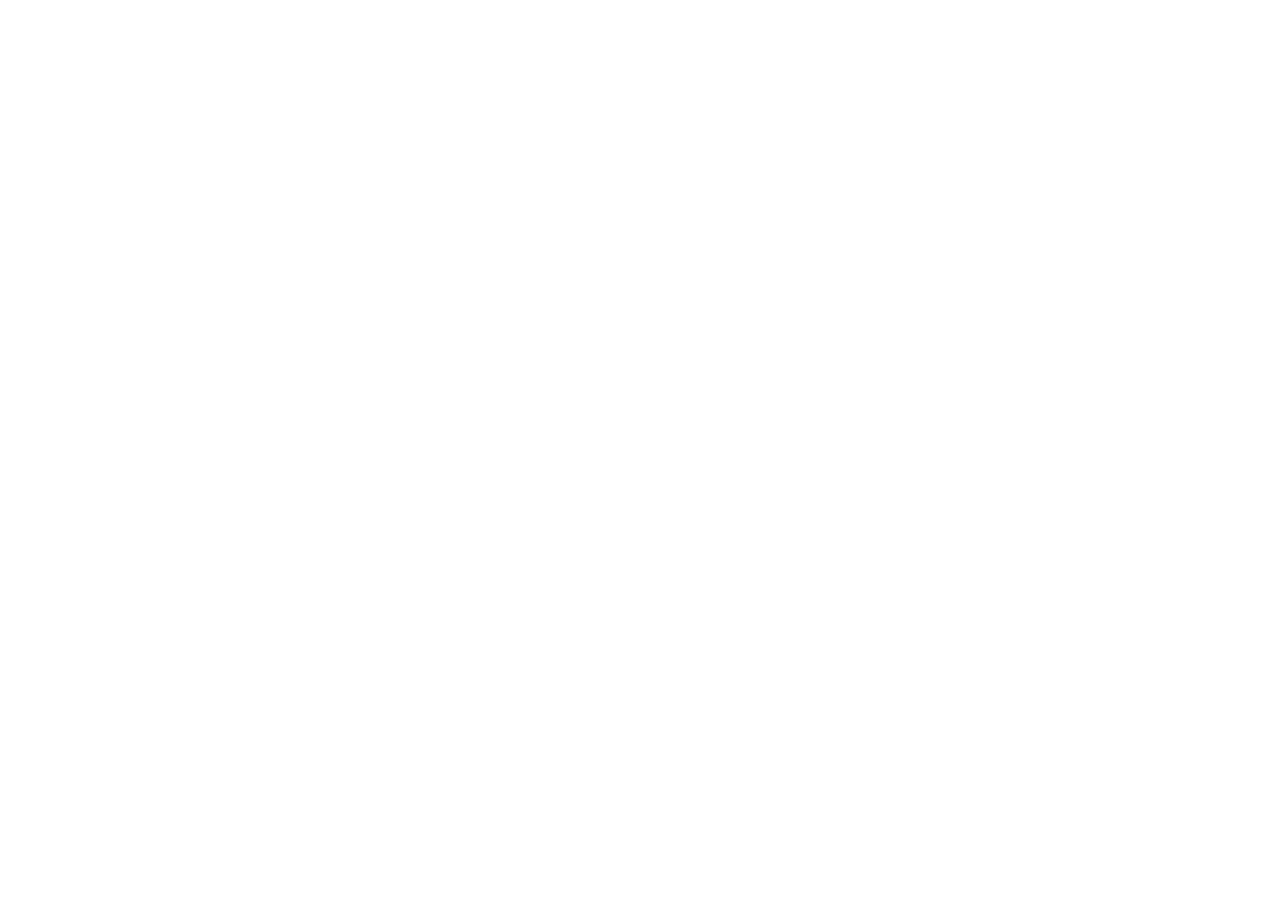
==== index.html @ 4e15d53b "更新了数据" ====
<!DOCTYPE html>
<html lang="en">
<head>
    <meta charset="UTF-8">
    <meta name="viewport" content="width=device-width, initial-scale=1.0">
    <title>Document</title>
</head>
<body>
    
</body>
</html>
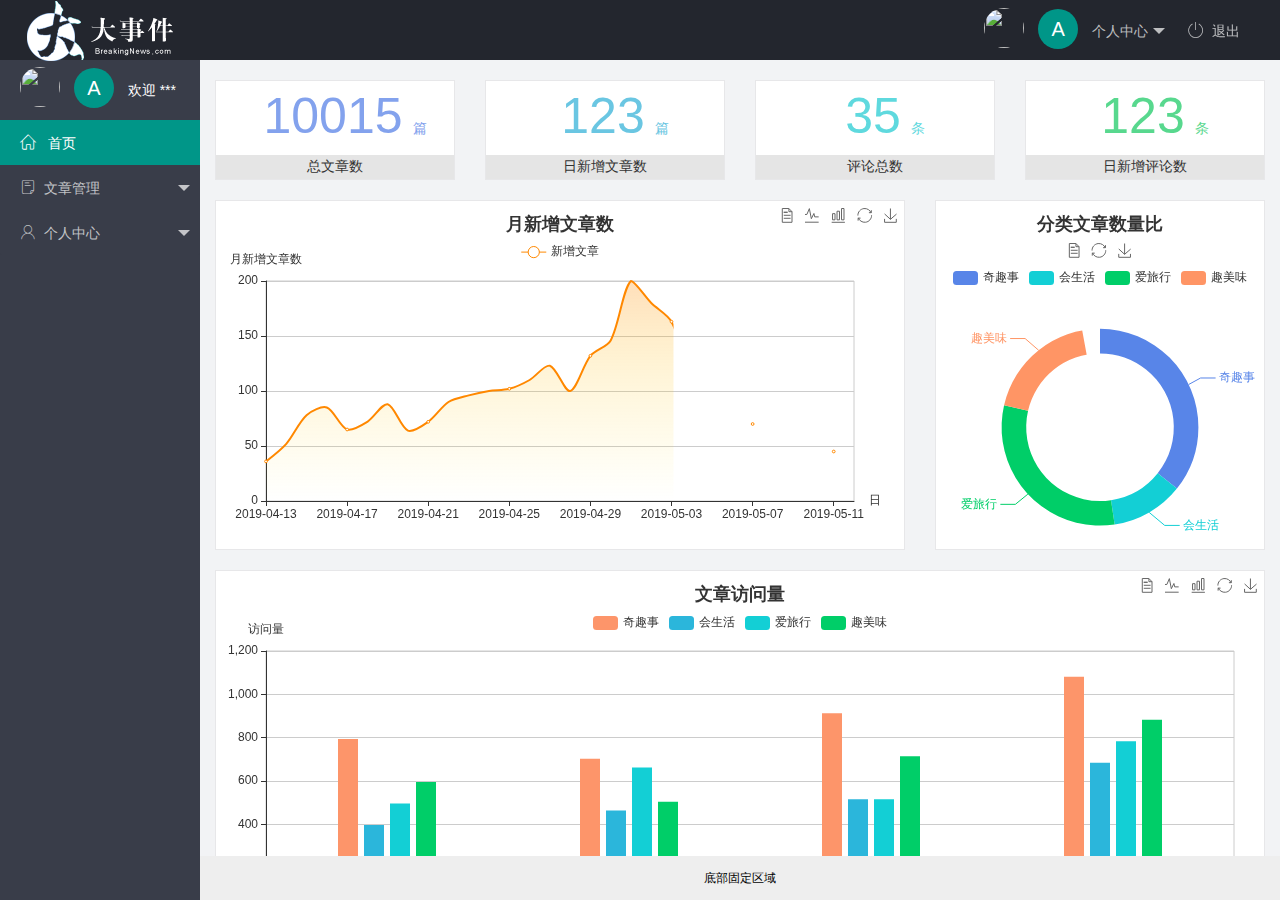
==== commit 9f1d9f56: "完成了主页功能的开发" ====
--- a/index.html
+++ b/index.html
@@ -4,8 +4,90 @@
     <meta charset="UTF-8">
     <meta name="viewport" content="width=device-width, initial-scale=1.0">
     <title>Document</title>
+    <!-- 导入layui样式表 -->
+    <link rel='stylesheet' href='./assets/lib/layui/css/layui.css' />
+    <!-- 导入第三方字体图标样式 -->
+    <link rel='stylesheet' href='./assets/fonts/iconfont.css' />
+    <!-- 导入自己的样式表 -->
+    <link rel='stylesheet' href='./assets/css/index.css' />
 </head>
 <body>
-    
-</body>
+    <div class="layui-layout layui-layout-admin">
+      <div class="layui-header">
+        <div class="layui-logo">
+            <img src='./assets/images/logo.png' />
+        </div>
+        <!-- 头部区域（可配合layui 已有的水平导航） -->
+        <ul class="layui-nav layui-layout-right">
+          <li class="layui-nav-item">
+            <a href="javascript:;">
+              <img src="//tva1.sinaimg.cn/crop.0.0.118.118.180/5db11ff4gw1e77d3nqrv8j203b03cweg.jpg" class="layui-nav-img">
+              <span class="useravatr">A</span>
+              个人中心
+            </a>
+            <dl class="layui-nav-child">
+              <dd><a href="">基本资料</a></dd>
+              <dd><a href="">更换头像</a></dd>
+              <dd><a href="">重置密码</a></dd>
+            </dl>
+          </li>
+          <li class="layui-nav-item">
+              <a href="javascript:;" id='btnLogOut'><span class="iconfont icon-tuichu"></span>退出</a>
+          </li>
+        </ul>
+      </div>
+      
+      <div class="layui-side layui-bg-black">
+        <div class="layui-side-scroll">
+            <div class="layui-nav-item userinfo">
+                <img src="//tva1.sinaimg.cn/crop.0.0.118.118.180/5db11ff4gw1e77d3nqrv8j203b03cweg.jpg" class="layui-nav-img">
+                <span class="useravatr">A</span>
+                <span id='greet'>欢迎 ***</span>
+            </div>
+          <!-- 左侧导航区域（可配合layui已有的垂直导航） -->
+          <ul class="layui-nav layui-nav-tree" lay-shrink='all'  lay-filter="test">
+            <li class="layui-nav-item layui-this"><a href="./home/dashboard.html" target='fm'>
+                <span class="iconfont icon-home"></span>
+                首页
+            </a></li>
+            <li class="layui-nav-item">
+              <a class="" href="javascript:;"><span class="iconfont icon-16"></span>文章管理</a>
+              <dl class="layui-nav-child">
+                <dd><a href="javascript:;"><i class="layui-icon layui-icon-list"></i> 文章类别</a></dd>
+                <dd><a href="javascript:;"><i class="layui-icon layui-icon-list"></i>文章列表</a></dd>
+                <dd><a href="javascript:;"><i class="layui-icon layui-icon-list"></i>发布文章</a></dd>
+              </dl>
+            </li>
+            <li class="layui-nav-item">
+              <a href="javascript:;"><span class="iconfont icon-user"></span>个人中心</a>
+              <dl class="layui-nav-child">
+                <dd><a href="javascript:;"><i class="layui-icon layui-icon-app"></i>基本资料</a></dd>
+                <dd><a href="javascript:;"><i class="layui-icon layui-icon-app"></i>更换头像</a></dd>
+                <dd><a href="javascript:;"><i class="layui-icon layui-icon-app"></i>重置密码</a></dd>
+              </dl>
+            </li>
+          </ul>
+        </div>
+      </div>
+      
+      <div class="layui-body">
+        <!-- 内容主体区域 -->
+        <iframe name="fm" src="./home/dashboard.html" frameborder="0"></iframe>
+      </div>
+      
+      <div class="layui-footer">
+        <!-- 底部固定区域 -->
+        底部固定区域
+      </div>
+    </div>
+
+    <!-- 导入layui.js -->
+    <script src='./assets/lib/layui/layui.all.js'></script>
+    <!-- 导入jQuery -->
+    <script src='./assets/lib/jquery.js'></script>
+    <!-- 导入自己封装的 baseAPI -->
+    <script src='./assets/js/baseAPI.js'></script>
+    <!-- 导入自己的js -->
+    <script src='./assets/js/index.js'></script>
+    </body>
 </html>--- a/assets/lib/layui/css/layui.css
+++ b/assets/lib/layui/css/layui.css
@@ -0,0 +1,2 @@
+/** layui-v2.5.5 MIT License By https://www.layui.com */
+ .layui-inline,img{display:inline-block;vertical-align:middle}h1,h2,h3,h4,h5,h6{font-weight:400}.layui-edge,.layui-header,.layui-inline,.layui-main{position:relative}.layui-body,.layui-edge,.layui-elip{overflow:hidden}.layui-btn,.layui-edge,.layui-inline,img{vertical-align:middle}.layui-btn,.layui-disabled,.layui-icon,.layui-unselect{-moz-user-select:none;-webkit-user-select:none;-ms-user-select:none}.layui-elip,.layui-form-checkbox span,.layui-form-pane .layui-form-label{text-overflow:ellipsis;white-space:nowrap}.layui-breadcrumb,.layui-tree-btnGroup{visibility:hidden}blockquote,body,button,dd,div,dl,dt,form,h1,h2,h3,h4,h5,h6,input,li,ol,p,pre,td,textarea,th,ul{margin:0;padding:0;-webkit-tap-highlight-color:rgba(0,0,0,0)}a:active,a:hover{outline:0}img{border:none}li{list-style:none}table{border-collapse:collapse;border-spacing:0}h4,h5,h6{font-size:100%}button,input,optgroup,option,select,textarea{font-family:inherit;font-size:inherit;font-style:inherit;font-weight:inherit;outline:0}pre{white-space:pre-wrap;white-space:-moz-pre-wrap;white-space:-pre-wrap;white-space:-o-pre-wrap;word-wrap:break-word}body{line-height:24px;font:14px Helvetica Neue,Helvetica,PingFang SC,Tahoma,Arial,sans-serif}hr{height:1px;margin:10px 0;border:0;clear:both}a{color:#333;text-decoration:none}a:hover{color:#777}a cite{font-style:normal;*cursor:pointer}.layui-border-box,.layui-border-box *{box-sizing:border-box}.layui-box,.layui-box *{box-sizing:content-box}.layui-clear{clear:both;*zoom:1}.layui-clear:after{content:'\20';clear:both;*zoom:1;display:block;height:0}.layui-inline{*display:inline;*zoom:1}.layui-edge{display:inline-block;width:0;height:0;border-width:6px;border-style:dashed;border-color:transparent}.layui-edge-top{top:-4px;border-bottom-color:#999;border-bottom-style:solid}.layui-edge-right{border-left-color:#999;border-left-style:solid}.layui-edge-bottom{top:2px;border-top-color:#999;border-top-style:solid}.layui-edge-left{border-right-color:#999;border-right-style:solid}.layui-disabled,.layui-disabled:hover{color:#d2d2d2!important;cursor:not-allowed!important}.layui-circle{border-radius:100%}.layui-show{display:block!important}.layui-hide{display:none!important}@font-face{font-family:layui-icon;src:url(../font/iconfont.eot?v=250);src:url(../font/iconfont.eot?v=250#iefix) format('embedded-opentype'),url(../font/iconfont.woff2?v=250) format('woff2'),url(../font/iconfont.woff?v=250) format('woff'),url(../font/iconfont.ttf?v=250) format('truetype'),url(../font/iconfont.svg?v=250#layui-icon) format('svg')}.layui-icon{font-family:layui-icon!important;font-size:16px;font-style:normal;-webkit-font-smoothing:antialiased;-moz-osx-font-smoothing:grayscale}.layui-icon-reply-fill:before{content:"\e611"}.layui-icon-set-fill:before{content:"\e614"}.layui-icon-menu-fill:before{content:"\e60f"}.layui-icon-search:before{content:"\e615"}.layui-icon-share:before{content:"\e641"}.layui-icon-set-sm:before{content:"\e620"}.layui-icon-engine:before{content:"\e628"}.layui-icon-close:before{content:"\1006"}.layui-icon-close-fill:before{content:"\1007"}.layui-icon-chart-screen:before{content:"\e629"}.layui-icon-star:before{content:"\e600"}.layui-icon-circle-dot:before{content:"\e617"}.layui-icon-chat:before{content:"\e606"}.layui-icon-release:before{content:"\e609"}.layui-icon-list:before{content:"\e60a"}.layui-icon-chart:before{content:"\e62c"}.layui-icon-ok-circle:before{content:"\1005"}.layui-icon-layim-theme:before{content:"\e61b"}.layui-icon-table:before{content:"\e62d"}.layui-icon-right:before{content:"\e602"}.layui-icon-left:before{content:"\e603"}.layui-icon-cart-simple:before{content:"\e698"}.layui-icon-face-cry:before{content:"\e69c"}.layui-icon-face-smile:before{content:"\e6af"}.layui-icon-survey:before{content:"\e6b2"}.layui-icon-tree:before{content:"\e62e"}.layui-icon-upload-circle:before{content:"\e62f"}.layui-icon-add-circle:before{content:"\e61f"}.layui-icon-download-circle:before{content:"\e601"}.layui-icon-templeate-1:before{content:"\e630"}.layui-icon-util:before{content:"\e631"}.layui-icon-face-surprised:before{content:"\e664"}.layui-icon-edit:before{content:"\e642"}.layui-icon-speaker:before{content:"\e645"}.layui-icon-down:before{content:"\e61a"}.layui-icon-file:before{content:"\e621"}.layui-icon-layouts:before{content:"\e632"}.layui-icon-rate-half:before{content:"\e6c9"}.layui-icon-add-circle-fine:before{content:"\e608"}.layui-icon-prev-circle:before{content:"\e633"}.layui-icon-read:before{content:"\e705"}.layui-icon-404:before{content:"\e61c"}.layui-icon-carousel:before{content:"\e634"}.layui-icon-help:before{content:"\e607"}.layui-icon-code-circle:before{content:"\e635"}.layui-icon-water:before{content:"\e636"}.layui-icon-username:before{content:"\e66f"}.layui-icon-find-fill:before{content:"\e670"}.layui-icon-about:before{content:"\e60b"}.layui-icon-location:before{content:"\e715"}.layui-icon-up:before{content:"\e619"}.layui-icon-pause:before{content:"\e651"}.layui-icon-date:before{content:"\e637"}.layui-icon-layim-uploadfile:before{content:"\e61d"}.layui-icon-delete:before{content:"\e640"}.layui-icon-play:before{content:"\e652"}.layui-icon-top:before{content:"\e604"}.layui-icon-friends:before{content:"\e612"}.layui-icon-refresh-3:before{content:"\e9aa"}.layui-icon-ok:before{content:"\e605"}.layui-icon-layer:before{content:"\e638"}.layui-icon-face-smile-fine:before{content:"\e60c"}.layui-icon-dollar:before{content:"\e659"}.layui-icon-group:before{content:"\e613"}.layui-icon-layim-download:before{content:"\e61e"}.layui-icon-picture-fine:before{content:"\e60d"}.layui-icon-link:before{content:"\e64c"}.layui-icon-diamond:before{content:"\e735"}.layui-icon-log:before{content:"\e60e"}.layui-icon-rate-solid:before{content:"\e67a"}.layui-icon-fonts-del:before{content:"\e64f"}.layui-icon-unlink:before{content:"\e64d"}.layui-icon-fonts-clear:before{content:"\e639"}.layui-icon-triangle-r:before{content:"\e623"}.layui-icon-circle:before{content:"\e63f"}.layui-icon-radio:before{content:"\e643"}.layui-icon-align-center:before{content:"\e647"}.layui-icon-align-right:before{content:"\e648"}.layui-icon-align-left:before{content:"\e649"}.layui-icon-loading-1:before{content:"\e63e"}.layui-icon-return:before{content:"\e65c"}.layui-icon-fonts-strong:before{content:"\e62b"}.layui-icon-upload:before{content:"\e67c"}.layui-icon-dialogue:before{content:"\e63a"}.layui-icon-video:before{content:"\e6ed"}.layui-icon-headset:before{content:"\e6fc"}.layui-icon-cellphone-fine:before{content:"\e63b"}.layui-icon-add-1:before{content:"\e654"}.layui-icon-face-smile-b:before{content:"\e650"}.layui-icon-fonts-html:before{content:"\e64b"}.layui-icon-form:before{content:"\e63c"}.layui-icon-cart:before{content:"\e657"}.layui-icon-camera-fill:before{content:"\e65d"}.layui-icon-tabs:before{content:"\e62a"}.layui-icon-fonts-code:before{content:"\e64e"}.layui-icon-fire:before{content:"\e756"}.layui-icon-set:before{content:"\e716"}.layui-icon-fonts-u:before{content:"\e646"}.layui-icon-triangle-d:before{content:"\e625"}.layui-icon-tips:before{content:"\e702"}.layui-icon-picture:before{content:"\e64a"}.layui-icon-more-vertical:before{content:"\e671"}.layui-icon-flag:before{content:"\e66c"}.layui-icon-loading:before{content:"\e63d"}.layui-icon-fonts-i:before{content:"\e644"}.layui-icon-refresh-1:before{content:"\e666"}.layui-icon-rmb:before{content:"\e65e"}.layui-icon-home:before{content:"\e68e"}.layui-icon-user:before{content:"\e770"}.layui-icon-notice:before{content:"\e667"}.layui-icon-login-weibo:before{content:"\e675"}.layui-icon-voice:before{content:"\e688"}.layui-icon-upload-drag:before{content:"\e681"}.layui-icon-login-qq:before{content:"\e676"}.layui-icon-snowflake:before{content:"\e6b1"}.layui-icon-file-b:before{content:"\e655"}.layui-icon-template:before{content:"\e663"}.layui-icon-auz:before{content:"\e672"}.layui-icon-console:before{content:"\e665"}.layui-icon-app:before{content:"\e653"}.layui-icon-prev:before{content:"\e65a"}.layui-icon-website:before{content:"\e7ae"}.layui-icon-next:before{content:"\e65b"}.layui-icon-component:before{content:"\e857"}.layui-icon-more:before{content:"\e65f"}.layui-icon-login-wechat:before{content:"\e677"}.layui-icon-shrink-right:before{content:"\e668"}.layui-icon-spread-left:before{content:"\e66b"}.layui-icon-camera:before{content:"\e660"}.layui-icon-note:before{content:"\e66e"}.layui-icon-refresh:before{content:"\e669"}.layui-icon-female:before{content:"\e661"}.layui-icon-male:before{content:"\e662"}.layui-icon-password:before{content:"\e673"}.layui-icon-senior:before{content:"\e674"}.layui-icon-theme:before{content:"\e66a"}.layui-icon-tread:before{content:"\e6c5"}.layui-icon-praise:before{content:"\e6c6"}.layui-icon-star-fill:before{content:"\e658"}.layui-icon-rate:before{content:"\e67b"}.layui-icon-template-1:before{content:"\e656"}.layui-icon-vercode:before{content:"\e679"}.layui-icon-cellphone:before{content:"\e678"}.layui-icon-screen-full:before{content:"\e622"}.layui-icon-screen-restore:before{content:"\e758"}.layui-icon-cols:before{content:"\e610"}.layui-icon-export:before{content:"\e67d"}.layui-icon-print:before{content:"\e66d"}.layui-icon-slider:before{content:"\e714"}.layui-icon-addition:before{content:"\e624"}.layui-icon-subtraction:before{content:"\e67e"}.layui-icon-service:before{content:"\e626"}.layui-icon-transfer:before{content:"\e691"}.layui-main{width:1140px;margin:0 auto}.layui-header{z-index:1000;height:60px}.layui-header a:hover{transition:all .5s;-webkit-transition:all .5s}.layui-side{position:fixed;left:0;top:0;bottom:0;z-index:999;width:200px;overflow-x:hidden}.layui-side-scroll{position:relative;width:220px;height:100%;overflow-x:hidden}.layui-body{position:absolute;left:200px;right:0;top:0;bottom:0;z-index:998;width:auto;overflow-y:auto;box-sizing:border-box}.layui-layout-body{overflow:hidden}.layui-layout-admin .layui-header{background-color:#23262E}.layui-layout-admin .layui-side{top:60px;width:200px;overflow-x:hidden}.layui-layout-admin .layui-body{position:fixed;top:60px;bottom:44px}.layui-layout-admin .layui-main{width:auto;margin:0 15px}.layui-layout-admin .layui-footer{position:fixed;left:200px;right:0;bottom:0;height:44px;line-height:44px;padding:0 15px;background-color:#eee}.layui-layout-admin .layui-logo{position:absolute;left:0;top:0;width:200px;height:100%;line-height:60px;text-align:center;color:#009688;font-size:16px}.layui-layout-admin .layui-header .layui-nav{background:0 0}.layui-layout-left{position:absolute!important;left:200px;top:0}.layui-layout-right{position:absolute!important;right:0;top:0}.layui-container{position:relative;margin:0 auto;padding:0 15px;box-sizing:border-box}.layui-fluid{position:relative;margin:0 auto;padding:0 15px}.layui-row:after,.layui-row:before{content:'';display:block;clear:both}.layui-col-lg1,.layui-col-lg10,.layui-col-lg11,.layui-col-lg12,.layui-col-lg2,.layui-col-lg3,.layui-col-lg4,.layui-col-lg5,.layui-col-lg6,.layui-col-lg7,.layui-col-lg8,.layui-col-lg9,.layui-col-md1,.layui-col-md10,.layui-col-md11,.layui-col-md12,.layui-col-md2,.layui-col-md3,.layui-col-md4,.layui-col-md5,.layui-col-md6,.layui-col-md7,.layui-col-md8,.layui-col-md9,.layui-col-sm1,.layui-col-sm10,.layui-col-sm11,.layui-col-sm12,.layui-col-sm2,.layui-col-sm3,.layui-col-sm4,.layui-col-sm5,.layui-col-sm6,.layui-col-sm7,.layui-col-sm8,.layui-col-sm9,.layui-col-xs1,.layui-col-xs10,.layui-col-xs11,.layui-col-xs12,.layui-col-xs2,.layui-col-xs3,.layui-col-xs4,.layui-col-xs5,.layui-col-xs6,.layui-col-xs7,.layui-col-xs8,.layui-col-xs9{position:relative;display:block;box-sizing:border-box}.layui-col-xs1,.layui-col-xs10,.layui-col-xs11,.layui-col-xs12,.layui-col-xs2,.layui-col-xs3,.layui-col-xs4,.layui-col-xs5,.layui-col-xs6,.layui-col-xs7,.layui-col-xs8,.layui-col-xs9{float:left}.layui-col-xs1{width:8.33333333%}.layui-col-xs2{width:16.66666667%}.layui-col-xs3{width:25%}.layui-col-xs4{width:33.33333333%}.layui-col-xs5{width:41.66666667%}.layui-col-xs6{width:50%}.layui-col-xs7{width:58.33333333%}.layui-col-xs8{width:66.66666667%}.layui-col-xs9{width:75%}.layui-col-xs10{width:83.33333333%}.layui-col-xs11{width:91.66666667%}.layui-col-xs12{width:100%}.layui-col-xs-offset1{margin-left:8.33333333%}.layui-col-xs-offset2{margin-left:16.66666667%}.layui-col-xs-offset3{margin-left:25%}.layui-col-xs-offset4{margin-left:33.33333333%}.layui-col-xs-offset5{margin-left:41.66666667%}.layui-col-xs-offset6{margin-left:50%}.layui-col-xs-offset7{margin-left:58.33333333%}.layui-col-xs-offset8{margin-left:66.66666667%}.layui-col-xs-offset9{margin-left:75%}.layui-col-xs-offset10{margin-left:83.33333333%}.layui-col-xs-offset11{margin-left:91.66666667%}.layui-col-xs-offset12{margin-left:100%}@media screen and (max-width:768px){.layui-hide-xs{display:none!important}.layui-show-xs-block{display:block!important}.layui-show-xs-inline{display:inline!important}.layui-show-xs-inline-block{display:inline-block!important}}@media screen and (min-width:768px){.layui-container{width:750px}.layui-hide-sm{display:none!important}.layui-show-sm-block{display:block!important}.layui-show-sm-inline{display:inline!important}.layui-show-sm-inline-block{display:inline-block!important}.layui-col-sm1,.layui-col-sm10,.layui-col-sm11,.layui-col-sm12,.layui-col-sm2,.layui-col-sm3,.layui-col-sm4,.layui-col-sm5,.layui-col-sm6,.layui-col-sm7,.layui-col-sm8,.layui-col-sm9{float:left}.layui-col-sm1{width:8.33333333%}.layui-col-sm2{width:16.66666667%}.layui-col-sm3{width:25%}.layui-col-sm4{width:33.33333333%}.layui-col-sm5{width:41.66666667%}.layui-col-sm6{width:50%}.layui-col-sm7{width:58.33333333%}.layui-col-sm8{width:66.66666667%}.layui-col-sm9{width:75%}.layui-col-sm10{width:83.33333333%}.layui-col-sm11{width:91.66666667%}.layui-col-sm12{width:100%}.layui-col-sm-offset1{margin-left:8.33333333%}.layui-col-sm-offset2{margin-left:16.66666667%}.layui-col-sm-offset3{margin-left:25%}.layui-col-sm-offset4{margin-left:33.33333333%}.layui-col-sm-offset5{margin-left:41.66666667%}.layui-col-sm-offset6{margin-left:50%}.layui-col-sm-offset7{margin-left:58.33333333%}.layui-col-sm-offset8{margin-left:66.66666667%}.layui-col-sm-offset9{margin-left:75%}.layui-col-sm-offset10{margin-left:83.33333333%}.layui-col-sm-offset11{margin-left:91.66666667%}.layui-col-sm-offset12{margin-left:100%}}@media screen and (min-width:992px){.layui-container{width:970px}.layui-hide-md{display:none!important}.layui-show-md-block{display:block!important}.layui-show-md-inline{display:inline!important}.layui-show-md-inline-block{display:inline-block!important}.layui-col-md1,.layui-col-md10,.layui-col-md11,.layui-col-md12,.layui-col-md2,.layui-col-md3,.layui-col-md4,.layui-col-md5,.layui-col-md6,.layui-col-md7,.layui-col-md8,.layui-col-md9{float:left}.layui-col-md1{width:8.33333333%}.layui-col-md2{width:16.66666667%}.layui-col-md3{width:25%}.layui-col-md4{width:33.33333333%}.layui-col-md5{width:41.66666667%}.layui-col-md6{width:50%}.layui-col-md7{width:58.33333333%}.layui-col-md8{width:66.66666667%}.layui-col-md9{width:75%}.layui-col-md10{width:83.33333333%}.layui-col-md11{width:91.66666667%}.layui-col-md12{width:100%}.layui-col-md-offset1{margin-left:8.33333333%}.layui-col-md-offset2{margin-left:16.66666667%}.layui-col-md-offset3{margin-left:25%}.layui-col-md-offset4{margin-left:33.33333333%}.layui-col-md-offset5{margin-left:41.66666667%}.layui-col-md-offset6{margin-left:50%}.layui-col-md-offset7{margin-left:58.33333333%}.layui-col-md-offset8{margin-left:66.66666667%}.layui-col-md-offset9{margin-left:75%}.layui-col-md-offset10{margin-left:83.33333333%}.layui-col-md-offset11{margin-left:91.66666667%}.layui-col-md-offset12{margin-left:100%}}@media screen and (min-width:1200px){.layui-container{width:1170px}.layui-hide-lg{display:none!important}.layui-show-lg-block{display:block!important}.layui-show-lg-inline{display:inline!important}.layui-show-lg-inline-block{display:inline-block!important}.layui-col-lg1,.layui-col-lg10,.layui-col-lg11,.layui-col-lg12,.layui-col-lg2,.layui-col-lg3,.layui-col-lg4,.layui-col-lg5,.layui-col-lg6,.layui-col-lg7,.layui-col-lg8,.layui-col-lg9{float:left}.layui-col-lg1{width:8.33333333%}.layui-col-lg2{width:16.66666667%}.layui-col-lg3{width:25%}.layui-col-lg4{width:33.33333333%}.layui-col-lg5{width:41.66666667%}.layui-col-lg6{width:50%}.layui-col-lg7{width:58.33333333%}.layui-col-lg8{width:66.66666667%}.layui-col-lg9{width:75%}.layui-col-lg10{width:83.33333333%}.layui-col-lg11{width:91.66666667%}.layui-col-lg12{width:100%}.layui-col-lg-offset1{margin-left:8.33333333%}.layui-col-lg-offset2{margin-left:16.66666667%}.layui-col-lg-offset3{margin-left:25%}.layui-col-lg-offset4{margin-left:33.33333333%}.layui-col-lg-offset5{margin-left:41.66666667%}.layui-col-lg-offset6{margin-left:50%}.layui-col-lg-offset7{margin-left:58.33333333%}.layui-col-lg-offset8{margin-left:66.66666667%}.layui-col-lg-offset9{margin-left:75%}.layui-col-lg-offset10{margin-left:83.33333333%}.layui-col-lg-offset11{margin-left:91.66666667%}.layui-col-lg-offset12{margin-left:100%}}.layui-col-space1{margin:-.5px}.layui-col-space1>*{padding:.5px}.layui-col-space3{margin:-1.5px}.layui-col-space3>*{padding:1.5px}.layui-col-space5{margin:-2.5px}.layui-col-space5>*{padding:2.5px}.layui-col-space8{margin:-3.5px}.layui-col-space8>*{padding:3.5px}.layui-col-space10{margin:-5px}.layui-col-space10>*{padding:5px}.layui-col-space12{margin:-6px}.layui-col-space12>*{padding:6px}.layui-col-space15{margin:-7.5px}.layui-col-space15>*{padding:7.5px}.layui-col-space18{margin:-9px}.layui-col-space18>*{padding:9px}.layui-col-space20{margin:-10px}.layui-col-space20>*{padding:10px}.layui-col-space22{margin:-11px}.layui-col-space22>*{padding:11px}.layui-col-space25{margin:-12.5px}.layui-col-space25>*{padding:12.5px}.layui-col-space30{margin:-15px}.layui-col-space30>*{padding:15px}.layui-btn,.layui-input,.layui-select,.layui-textarea,.layui-upload-button{outline:0;-webkit-appearance:none;transition:all .3s;-webkit-transition:all .3s;box-sizing:border-box}.layui-elem-quote{margin-bottom:10px;padding:15px;line-height:22px;border-left:5px solid #009688;border-radius:0 2px 2px 0;background-color:#f2f2f2}.layui-quote-nm{border-style:solid;border-width:1px 1px 1px 5px;background:0 0}.layui-elem-field{margin-bottom:10px;padding:0;border-width:1px;border-style:solid}.layui-elem-field legend{margin-left:20px;padding:0 10px;font-size:20px;font-weight:300}.layui-field-title{margin:10px 0 20px;border-width:1px 0 0}.layui-field-box{padding:10px 15px}.layui-field-title .layui-field-box{padding:10px 0}.layui-progress{position:relative;height:6px;border-radius:20px;background-color:#e2e2e2}.layui-progress-bar{position:absolute;left:0;top:0;width:0;max-width:100%;height:6px;border-radius:20px;text-align:right;background-color:#5FB878;transition:all .3s;-webkit-transition:all .3s}.layui-progress-big,.layui-progress-big .layui-progress-bar{height:18px;line-height:18px}.layui-progress-text{position:relative;top:-20px;line-height:18px;font-size:12px;color:#666}.layui-progress-big .layui-progress-text{position:static;padding:0 10px;color:#fff}.layui-collapse{border-width:1px;border-style:solid;border-radius:2px}.layui-colla-content,.layui-colla-item{border-top-width:1px;border-top-style:solid}.layui-colla-item:first-child{border-top:none}.layui-colla-title{position:relative;height:42px;line-height:42px;padding:0 15px 0 35px;color:#333;background-color:#f2f2f2;cursor:pointer;font-size:14px;overflow:hidden}.layui-colla-content{display:none;padding:10px 15px;line-height:22px;color:#666}.layui-colla-icon{position:absolute;left:15px;top:0;font-size:14px}.layui-card{margin-bottom:15px;border-radius:2px;background-color:#fff;box-shadow:0 1px 2px 0 rgba(0,0,0,.05)}.layui-card:last-child{margin-bottom:0}.layui-card-header{position:relative;height:42px;line-height:42px;padding:0 15px;border-bottom:1px solid #f6f6f6;color:#333;border-radius:2px 2px 0 0;font-size:14px}.layui-bg-black,.layui-bg-blue,.layui-bg-cyan,.layui-bg-green,.layui-bg-orange,.layui-bg-red{color:#fff!important}.layui-card-body{position:relative;padding:10px 15px;line-height:24px}.layui-card-body[pad15]{padding:15px}.layui-card-body[pad20]{padding:20px}.layui-card-body .layui-table{margin:5px 0}.layui-card .layui-tab{margin:0}.layui-panel-window{position:relative;padding:15px;border-radius:0;border-top:5px solid #E6E6E6;background-color:#fff}.layui-auxiliar-moving{position:fixed;left:0;right:0;top:0;bottom:0;width:100%;height:100%;background:0 0;z-index:9999999999}.layui-form-label,.layui-form-mid,.layui-form-select,.layui-input-block,.layui-input-inline,.layui-textarea{position:relative}.layui-bg-red{background-color:#FF5722!important}.layui-bg-orange{background-color:#FFB800!important}.layui-bg-green{background-color:#009688!important}.layui-bg-cyan{background-color:#2F4056!important}.layui-bg-blue{background-color:#1E9FFF!important}.layui-bg-black{background-color:#393D49!important}.layui-bg-gray{background-color:#eee!important;color:#666!important}.layui-badge-rim,.layui-colla-content,.layui-colla-item,.layui-collapse,.layui-elem-field,.layui-form-pane .layui-form-item[pane],.layui-form-pane .layui-form-label,.layui-input,.layui-layedit,.layui-layedit-tool,.layui-quote-nm,.layui-select,.layui-tab-bar,.layui-tab-card,.layui-tab-title,.layui-tab-title .layui-this:after,.layui-textarea{border-color:#e6e6e6}.layui-timeline-item:before,hr{background-color:#e6e6e6}.layui-text{line-height:22px;font-size:14px;color:#666}.layui-text h1,.layui-text h2,.layui-text h3{font-weight:500;color:#333}.layui-text h1{font-size:30px}.layui-text h2{font-size:24px}.layui-text h3{font-size:18px}.layui-text a:not(.layui-btn){color:#01AAED}.layui-text a:not(.layui-btn):hover{text-decoration:underline}.layui-text ul{padding:5px 0 5px 15px}.layui-text ul li{margin-top:5px;list-style-type:disc}.layui-text em,.layui-word-aux{color:#999!important;padding:0 5px!important}.layui-btn{display:inline-block;height:38px;line-height:38px;padding:0 18px;background-color:#009688;color:#fff;white-space:nowrap;text-align:center;font-size:14px;border:none;border-radius:2px;cursor:pointer}.layui-btn:hover{opacity:.8;filter:alpha(opacity=80);color:#fff}.layui-btn:active{opacity:1;filter:alpha(opacity=100)}.layui-btn+.layui-btn{margin-left:10px}.layui-btn-container{font-size:0}.layui-btn-container .layui-btn{margin-right:10px;margin-bottom:10px}.layui-btn-container .layui-btn+.layui-btn{margin-left:0}.layui-table .layui-btn-container .layui-btn{margin-bottom:9px}.layui-btn-radius{border-radius:100px}.layui-btn .layui-icon{margin-right:3px;font-size:18px;vertical-align:bottom;vertical-align:middle\9}.layui-btn-primary{border:1px solid #C9C9C9;background-color:#fff;color:#555}.layui-btn-primary:hover{border-color:#009688;color:#333}.layui-btn-normal{background-color:#1E9FFF}.layui-btn-warm{background-color:#FFB800}.layui-btn-danger{background-color:#FF5722}.layui-btn-checked{background-color:#5FB878}.layui-btn-disabled,.layui-btn-disabled:active,.layui-btn-disabled:hover{border:1px solid #e6e6e6;background-color:#FBFBFB;color:#C9C9C9;cursor:not-allowed;opacity:1}.layui-btn-lg{height:44px;line-height:44px;padding:0 25px;font-size:16px}.layui-btn-sm{height:30px;line-height:30px;padding:0 10px;font-size:12px}.layui-btn-sm i{font-size:16px!important}.layui-btn-xs{height:22px;line-height:22px;padding:0 5px;font-size:12px}.layui-btn-xs i{font-size:14px!important}.layui-btn-group{display:inline-block;vertical-align:middle;font-size:0}.layui-btn-group .layui-btn{margin-left:0!important;margin-right:0!important;border-left:1px solid rgba(255,255,255,.5);border-radius:0}.layui-btn-group .layui-btn-primary{border-left:none}.layui-btn-group .layui-btn-primary:hover{border-color:#C9C9C9;color:#009688}.layui-btn-group .layui-btn:first-child{border-left:none;border-radius:2px 0 0 2px}.layui-btn-group .layui-btn-primary:first-child{border-left:1px solid #c9c9c9}.layui-btn-group .layui-btn:last-child{border-radius:0 2px 2px 0}.layui-btn-group .layui-btn+.layui-btn{margin-left:0}.layui-btn-group+.layui-btn-group{margin-left:10px}.layui-btn-fluid{width:100%}.layui-input,.layui-select,.layui-textarea{height:38px;line-height:1.3;line-height:38px\9;border-width:1px;border-style:solid;background-color:#fff;border-radius:2px}.layui-input::-webkit-input-placeholder,.layui-select::-webkit-input-placeholder,.layui-textarea::-webkit-input-placeholder{line-height:1.3}.layui-input,.layui-textarea{display:block;width:100%;padding-left:10px}.layui-input:hover,.layui-textarea:hover{border-color:#D2D2D2!important}.layui-input:focus,.layui-textarea:focus{border-color:#C9C9C9!important}.layui-textarea{min-height:100px;height:auto;line-height:20px;padding:6px 10px;resize:vertical}.layui-select{padding:0 10px}.layui-form input[type=checkbox],.layui-form input[type=radio],.layui-form select{display:none}.layui-form [lay-ignore]{display:initial}.layui-form-item{margin-bottom:15px;clear:both;*zoom:1}.layui-form-item:after{content:'\20';clear:both;*zoom:1;display:block;height:0}.layui-form-label{float:left;display:block;padding:9px 15px;width:80px;font-weight:400;line-height:20px;text-align:right}.layui-form-label-col{display:block;float:none;padding:9px 0;line-height:20px;text-align:left}.layui-form-item .layui-inline{margin-bottom:5px;margin-right:10px}.layui-input-block{margin-left:110px;min-height:36px}.layui-input-inline{display:inline-block;vertical-align:middle}.layui-form-item .layui-input-inline{float:left;width:190px;margin-right:10px}.layui-form-text .layui-input-inline{width:auto}.layui-form-mid{float:left;display:block;padding:9px 0!important;line-height:20px;margin-right:10px}.layui-form-danger+.layui-form-select .layui-input,.layui-form-danger:focus{border-color:#FF5722!important}.layui-form-select .layui-input{padding-right:30px;cursor:pointer}.layui-form-select .layui-edge{position:absolute;right:10px;top:50%;margin-top:-3px;cursor:pointer;border-width:6px;border-top-color:#c2c2c2;border-top-style:solid;transition:all .3s;-webkit-transition:all .3s}.layui-form-select dl{display:none;position:absolute;left:0;top:42px;padding:5px 0;z-index:899;min-width:100%;border:1px solid #d2d2d2;max-height:300px;overflow-y:auto;background-color:#fff;border-radius:2px;box-shadow:0 2px 4px rgba(0,0,0,.12);box-sizing:border-box}.layui-form-select dl dd,.layui-form-select dl dt{padding:0 10px;line-height:36px;white-space:nowrap;overflow:hidden;text-overflow:ellipsis}.layui-form-select dl dt{font-size:12px;color:#999}.layui-form-select dl dd{cursor:pointer}.layui-form-select dl dd:hover{background-color:#f2f2f2;-webkit-transition:.5s all;transition:.5s all}.layui-form-select .layui-select-group dd{padding-left:20px}.layui-form-select dl dd.layui-select-tips{padding-left:10px!important;color:#999}.layui-form-select dl dd.layui-this{background-color:#5FB878;color:#fff}.layui-form-checkbox,.layui-form-select dl dd.layui-disabled{background-color:#fff}.layui-form-selected dl{display:block}.layui-form-checkbox,.layui-form-checkbox *,.layui-form-switch{display:inline-block;vertical-align:middle}.layui-form-selected .layui-edge{margin-top:-9px;-webkit-transform:rotate(180deg);transform:rotate(180deg);margin-top:-3px\9}:root .layui-form-selected .layui-edge{margin-top:-9px\0/IE9}.layui-form-selectup dl{top:auto;bottom:42px}.layui-select-none{margin:5px 0;text-align:center;color:#999}.layui-select-disabled .layui-disabled{border-color:#eee!important}.layui-select-disabled .layui-edge{border-top-color:#d2d2d2}.layui-form-checkbox{position:relative;height:30px;line-height:30px;margin-right:10px;padding-right:30px;cursor:pointer;font-size:0;-webkit-transition:.1s linear;transition:.1s linear;box-sizing:border-box}.layui-form-checkbox span{padding:0 10px;height:100%;font-size:14px;border-radius:2px 0 0 2px;background-color:#d2d2d2;color:#fff;overflow:hidden}.layui-form-checkbox:hover span{background-color:#c2c2c2}.layui-form-checkbox i{position:absolute;right:0;top:0;width:30px;height:28px;border:1px solid #d2d2d2;border-left:none;border-radius:0 2px 2px 0;color:#fff;font-size:20px;text-align:center}.layui-form-checkbox:hover i{border-color:#c2c2c2;color:#c2c2c2}.layui-form-checked,.layui-form-checked:hover{border-color:#5FB878}.layui-form-checked span,.layui-form-checked:hover span{background-color:#5FB878}.layui-form-checked i,.layui-form-checked:hover i{color:#5FB878}.layui-form-item .layui-form-checkbox{margin-top:4px}.layui-form-checkbox[lay-skin=primary]{height:auto!important;line-height:normal!important;min-width:18px;min-height:18px;border:none!important;margin-right:0;padding-left:28px;padding-right:0;background:0 0}.layui-form-checkbox[lay-skin=primary] span{padding-left:0;padding-right:15px;line-height:18px;background:0 0;color:#666}.layui-form-checkbox[lay-skin=primary] i{right:auto;left:0;width:16px;height:16px;line-height:16px;border:1px solid #d2d2d2;font-size:12px;border-radius:2px;background-color:#fff;-webkit-transition:.1s linear;transition:.1s linear}.layui-form-checkbox[lay-skin=primary]:hover i{border-color:#5FB878;color:#fff}.layui-form-checked[lay-skin=primary] i{border-color:#5FB878!important;background-color:#5FB878;color:#fff}.layui-checkbox-disbaled[lay-skin=primary] span{background:0 0!important;color:#c2c2c2}.layui-checkbox-disbaled[lay-skin=primary]:hover i{border-color:#d2d2d2}.layui-form-item .layui-form-checkbox[lay-skin=primary]{margin-top:10px}.layui-form-switch{position:relative;height:22px;line-height:22px;min-width:35px;padding:0 5px;margin-top:8px;border:1px solid #d2d2d2;border-radius:20px;cursor:pointer;background-color:#fff;-webkit-transition:.1s linear;transition:.1s linear}.layui-form-switch i{position:absolute;left:5px;top:3px;width:16px;height:16px;border-radius:20px;background-color:#d2d2d2;-webkit-transition:.1s linear;transition:.1s linear}.layui-form-switch em{position:relative;top:0;width:25px;margin-left:21px;padding:0!important;text-align:center!important;color:#999!important;font-style:normal!important;font-size:12px}.layui-form-onswitch{border-color:#5FB878;background-color:#5FB878}.layui-checkbox-disbaled,.layui-checkbox-disbaled i{border-color:#e2e2e2!important}.layui-form-onswitch i{left:100%;margin-left:-21px;background-color:#fff}.layui-form-onswitch em{margin-left:5px;margin-right:21px;color:#fff!important}.layui-checkbox-disbaled span{background-color:#e2e2e2!important}.layui-checkbox-disbaled:hover i{color:#fff!important}[lay-radio]{display:none}.layui-form-radio,.layui-form-radio *{display:inline-block;vertical-align:middle}.layui-form-radio{line-height:28px;margin:6px 10px 0 0;padding-right:10px;cursor:pointer;font-size:0}.layui-form-radio *{font-size:14px}.layui-form-radio>i{margin-right:8px;font-size:22px;color:#c2c2c2}.layui-form-radio>i:hover,.layui-form-radioed>i{color:#5FB878}.layui-radio-disbaled>i{color:#e2e2e2!important}.layui-form-pane .layui-form-label{width:110px;padding:8px 15px;height:38px;line-height:20px;border-width:1px;border-style:solid;border-radius:2px 0 0 2px;text-align:center;background-color:#FBFBFB;overflow:hidden;box-sizing:border-box}.layui-form-pane .layui-input-inline{margin-left:-1px}.layui-form-pane .layui-input-block{margin-left:110px;left:-1px}.layui-form-pane .layui-input{border-radius:0 2px 2px 0}.layui-form-pane .layui-form-text .layui-form-label{float:none;width:100%;border-radius:2px;box-sizing:border-box;text-align:left}.layui-form-pane .layui-form-text .layui-input-inline{display:block;margin:0;top:-1px;clear:both}.layui-form-pane .layui-form-text .layui-input-block{margin:0;left:0;top:-1px}.layui-form-pane .layui-form-text .layui-textarea{min-height:100px;border-radius:0 0 2px 2px}.layui-form-pane .layui-form-checkbox{margin:4px 0 4px 10px}.layui-form-pane .layui-form-radio,.layui-form-pane .layui-form-switch{margin-top:6px;margin-left:10px}.layui-form-pane .layui-form-item[pane]{position:relative;border-width:1px;border-style:solid}.layui-form-pane .layui-form-item[pane] .layui-form-label{position:absolute;left:0;top:0;height:100%;border-width:0 1px 0 0}.layui-form-pane .layui-form-item[pane] .layui-input-inline{margin-left:110px}@media screen and (max-width:450px){.layui-form-item .layui-form-label{text-overflow:ellipsis;overflow:hidden;white-space:nowrap}.layui-form-item .layui-inline{display:block;margin-right:0;margin-bottom:20px;clear:both}.layui-form-item .layui-inline:after{content:'\20';clear:both;display:block;height:0}.layui-form-item .layui-input-inline{display:block;float:none;left:-3px;width:auto;margin:0 0 10px 112px}.layui-form-item .layui-input-inline+.layui-form-mid{margin-left:110px;top:-5px;padding:0}.layui-form-item .layui-form-checkbox{margin-right:5px;margin-bottom:5px}}.layui-layedit{border-width:1px;border-style:solid;border-radius:2px}.layui-layedit-tool{padding:3px 5px;border-bottom-width:1px;border-bottom-style:solid;font-size:0}.layedit-tool-fixed{position:fixed;top:0;border-top:1px solid #e2e2e2}.layui-layedit-tool .layedit-tool-mid,.layui-layedit-tool .layui-icon{display:inline-block;vertical-align:middle;text-align:center;font-size:14px}.layui-layedit-tool .layui-icon{position:relative;width:32px;height:30px;line-height:30px;margin:3px 5px;color:#777;cursor:pointer;border-radius:2px}.layui-layedit-tool .layui-icon:hover{color:#393D49}.layui-layedit-tool .layui-icon:active{color:#000}.layui-layedit-tool .layedit-tool-active{background-color:#e2e2e2;color:#000}.layui-layedit-tool .layui-disabled,.layui-layedit-tool .layui-disabled:hover{color:#d2d2d2;cursor:not-allowed}.layui-layedit-tool .layedit-tool-mid{width:1px;height:18px;margin:0 10px;background-color:#d2d2d2}.layedit-tool-html{width:50px!important;font-size:30px!important}.layedit-tool-b,.layedit-tool-code,.layedit-tool-help{font-size:16px!important}.layedit-tool-d,.layedit-tool-face,.layedit-tool-image,.layedit-tool-unlink{font-size:18px!important}.layedit-tool-image input{position:absolute;font-size:0;left:0;top:0;width:100%;height:100%;opacity:.01;filter:Alpha(opacity=1);cursor:pointer}.layui-layedit-iframe iframe{display:block;width:100%}#LAY_layedit_code{overflow:hidden}.layui-laypage{display:inline-block;*display:inline;*zoom:1;vertical-align:middle;margin:10px 0;font-size:0}.layui-laypage>a:first-child,.layui-laypage>a:first-child em{border-radius:2px 0 0 2px}.layui-laypage>a:last-child,.layui-laypage>a:last-child em{border-radius:0 2px 2px 0}.layui-laypage>:first-child{margin-left:0!important}.layui-laypage>:last-child{margin-right:0!important}.layui-laypage a,.layui-laypage button,.layui-laypage input,.layui-laypage select,.layui-laypage span{border:1px solid #e2e2e2}.layui-laypage a,.layui-laypage span{display:inline-block;*display:inline;*zoom:1;vertical-align:middle;padding:0 15px;height:28px;line-height:28px;margin:0 -1px 5px 0;background-color:#fff;color:#333;font-size:12px}.layui-flow-more a *,.layui-laypage input,.layui-table-view select[lay-ignore]{display:inline-block}.layui-laypage a:hover{color:#009688}.layui-laypage em{font-style:normal}.layui-laypage .layui-laypage-spr{color:#999;font-weight:700}.layui-laypage a{text-decoration:none}.layui-laypage .layui-laypage-curr{position:relative}.layui-laypage .layui-laypage-curr em{position:relative;color:#fff}.layui-laypage .layui-laypage-curr .layui-laypage-em{position:absolute;left:-1px;top:-1px;padding:1px;width:100%;height:100%;background-color:#009688}.layui-laypage-em{border-radius:2px}.layui-laypage-next em,.layui-laypage-prev em{font-family:Sim sun;font-size:16px}.layui-laypage .layui-laypage-count,.layui-laypage .layui-laypage-limits,.layui-laypage .layui-laypage-refresh,.layui-laypage .layui-laypage-skip{margin-left:10px;margin-right:10px;padding:0;border:none}.layui-laypage .layui-laypage-limits,.layui-laypage .layui-laypage-refresh{vertical-align:top}.layui-laypage .layui-laypage-refresh i{font-size:18px;cursor:pointer}.layui-laypage select{height:22px;padding:3px;border-radius:2px;cursor:pointer}.layui-laypage .layui-laypage-skip{height:30px;line-height:30px;color:#999}.layui-laypage button,.layui-laypage input{height:30px;line-height:30px;border-radius:2px;vertical-align:top;background-color:#fff;box-sizing:border-box}.layui-laypage input{width:40px;margin:0 10px;padding:0 3px;text-align:center}.layui-laypage input:focus,.layui-laypage select:focus{border-color:#009688!important}.layui-laypage button{margin-left:10px;padding:0 10px;cursor:pointer}.layui-table,.layui-table-view{margin:10px 0}.layui-flow-more{margin:10px 0;text-align:center;color:#999;font-size:14px}.layui-flow-more a{height:32px;line-height:32px}.layui-flow-more a *{vertical-align:top}.layui-flow-more a cite{padding:0 20px;border-radius:3px;background-color:#eee;color:#333;font-style:normal}.layui-flow-more a cite:hover{opacity:.8}.layui-flow-more a i{font-size:30px;color:#737383}.layui-table{width:100%;background-color:#fff;color:#666}.layui-table tr{transition:all .3s;-webkit-transition:all .3s}.layui-table th{text-align:left;font-weight:400}.layui-table tbody tr:hover,.layui-table thead tr,.layui-table-click,.layui-table-header,.layui-table-hover,.layui-table-mend,.layui-table-patch,.layui-table-tool,.layui-table-total,.layui-table-total tr,.layui-table[lay-even] tr:nth-child(even){background-color:#f2f2f2}.layui-table td,.layui-table th,.layui-table-col-set,.layui-table-fixed-r,.layui-table-grid-down,.layui-table-header,.layui-table-page,.layui-table-tips-main,.layui-table-tool,.layui-table-total,.layui-table-view,.layui-table[lay-skin=line],.layui-table[lay-skin=row]{border-width:1px;border-style:solid;border-color:#e6e6e6}.layui-table td,.layui-table th{position:relative;padding:9px 15px;min-height:20px;line-height:20px;font-size:14px}.layui-table[lay-skin=line] td,.layui-table[lay-skin=line] th{border-width:0 0 1px}.layui-table[lay-skin=row] td,.layui-table[lay-skin=row] th{border-width:0 1px 0 0}.layui-table[lay-skin=nob] td,.layui-table[lay-skin=nob] th{border:none}.layui-table img{max-width:100px}.layui-table[lay-size=lg] td,.layui-table[lay-size=lg] th{padding:15px 30px}.layui-table-view .layui-table[lay-size=lg] .layui-table-cell{height:40px;line-height:40px}.layui-table[lay-size=sm] td,.layui-table[lay-size=sm] th{font-size:12px;padding:5px 10px}.layui-table-view .layui-table[lay-size=sm] .layui-table-cell{height:20px;line-height:20px}.layui-table[lay-data]{display:none}.layui-table-box{position:relative;overflow:hidden}.layui-table-view .layui-table{position:relative;width:auto;margin:0}.layui-table-view .layui-table[lay-skin=line]{border-width:0 1px 0 0}.layui-table-view .layui-table[lay-skin=row]{border-width:0 0 1px}.layui-table-view .layui-table td,.layui-table-view .layui-table th{padding:5px 0;border-top:none;border-left:none}.layui-table-view .layui-table th.layui-unselect .layui-table-cell span{cursor:pointer}.layui-table-view .layui-table td{cursor:default}.layui-table-view .layui-table td[data-edit=text]{cursor:text}.layui-table-view .layui-form-checkbox[lay-skin=primary] i{width:18px;height:18px}.layui-table-view .layui-form-radio{line-height:0;padding:0}.layui-table-view .layui-form-radio>i{margin:0;font-size:20px}.layui-table-init{position:absolute;left:0;top:0;width:100%;height:100%;text-align:center;z-index:110}.layui-table-init .layui-icon{position:absolute;left:50%;top:50%;margin:-15px 0 0 -15px;font-size:30px;color:#c2c2c2}.layui-table-header{border-width:0 0 1px;overflow:hidden}.layui-table-header .layui-table{margin-bottom:-1px}.layui-table-tool .layui-inline[lay-event]{position:relative;width:26px;height:26px;padding:5px;line-height:16px;margin-right:10px;text-align:center;color:#333;border:1px solid #ccc;cursor:pointer;-webkit-transition:.5s all;transition:.5s all}.layui-table-tool .layui-inline[lay-event]:hover{border:1px solid #999}.layui-table-tool-temp{padding-right:120px}.layui-table-tool-self{position:absolute;right:17px;top:10px}.layui-table-tool .layui-table-tool-self .layui-inline[lay-event]{margin:0 0 0 10px}.layui-table-tool-panel{position:absolute;top:29px;left:-1px;padding:5px 0;min-width:150px;min-height:40px;border:1px solid #d2d2d2;text-align:left;overflow-y:auto;background-color:#fff;box-shadow:0 2px 4px rgba(0,0,0,.12)}.layui-table-cell,.layui-table-tool-panel li{overflow:hidden;text-overflow:ellipsis;white-space:nowrap}.layui-table-tool-panel li{padding:0 10px;line-height:30px;-webkit-transition:.5s all;transition:.5s all}.layui-table-tool-panel li .layui-form-checkbox[lay-skin=primary]{width:100%;padding-left:28px}.layui-table-tool-panel li:hover{background-color:#f2f2f2}.layui-table-tool-panel li .layui-form-checkbox[lay-skin=primary] i{position:absolute;left:0;top:0}.layui-table-tool-panel li .layui-form-checkbox[lay-skin=primary] span{padding:0}.layui-table-tool .layui-table-tool-self .layui-table-tool-panel{left:auto;right:-1px}.layui-table-col-set{position:absolute;right:0;top:0;width:20px;height:100%;border-width:0 0 0 1px;background-color:#fff}.layui-table-sort{width:10px;height:20px;margin-left:5px;cursor:pointer!important}.layui-table-sort .layui-edge{position:absolute;left:5px;border-width:5px}.layui-table-sort .layui-table-sort-asc{top:3px;border-top:none;border-bottom-style:solid;border-bottom-color:#b2b2b2}.layui-table-sort .layui-table-sort-asc:hover{border-bottom-color:#666}.layui-table-sort .layui-table-sort-desc{bottom:5px;border-bottom:none;border-top-style:solid;border-top-color:#b2b2b2}.layui-table-sort .layui-table-sort-desc:hover{border-top-color:#666}.layui-table-sort[lay-sort=asc] .layui-table-sort-asc{border-bottom-color:#000}.layui-table-sort[lay-sort=desc] .layui-table-sort-desc{border-top-color:#000}.layui-table-cell{height:28px;line-height:28px;padding:0 15px;position:relative;box-sizing:border-box}.layui-table-cell .layui-form-checkbox[lay-skin=primary]{top:-1px;padding:0}.layui-table-cell .layui-table-link{color:#01AAED}.laytable-cell-checkbox,.laytable-cell-numbers,.laytable-cell-radio,.laytable-cell-space{padding:0;text-align:center}.layui-table-body{position:relative;overflow:auto;margin-right:-1px;margin-bottom:-1px}.layui-table-body .layui-none{line-height:26px;padding:15px;text-align:center;color:#999}.layui-table-fixed{position:absolute;left:0;top:0;z-index:101}.layui-table-fixed .layui-table-body{overflow:hidden}.layui-table-fixed-l{box-shadow:0 -1px 8px rgba(0,0,0,.08)}.layui-table-fixed-r{left:auto;right:-1px;border-width:0 0 0 1px;box-shadow:-1px 0 8px rgba(0,0,0,.08)}.layui-table-fixed-r .layui-table-header{position:relative;overflow:visible}.layui-table-mend{position:absolute;right:-49px;top:0;height:100%;width:50px}.layui-table-tool{position:relative;z-index:890;width:100%;min-height:50px;line-height:30px;padding:10px 15px;border-width:0 0 1px}.layui-table-tool .layui-btn-container{margin-bottom:-10px}.layui-table-page,.layui-table-total{border-width:1px 0 0;margin-bottom:-1px;overflow:hidden}.layui-table-page{position:relative;width:100%;padding:7px 7px 0;height:41px;font-size:12px;white-space:nowrap}.layui-table-page>div{height:26px}.layui-table-page .layui-laypage{margin:0}.layui-table-page .layui-laypage a,.layui-table-page .layui-laypage span{height:26px;line-height:26px;margin-bottom:10px;border:none;background:0 0}.layui-table-page .layui-laypage a,.layui-table-page .layui-laypage span.layui-laypage-curr{padding:0 12px}.layui-table-page .layui-laypage span{margin-left:0;padding:0}.layui-table-page .layui-laypage .layui-laypage-prev{margin-left:-7px!important}.layui-table-page .layui-laypage .layui-laypage-curr .layui-laypage-em{left:0;top:0;padding:0}.layui-table-page .layui-laypage button,.layui-table-page .layui-laypage input{height:26px;line-height:26px}.layui-table-page .layui-laypage input{width:40px}.layui-table-page .layui-laypage button{padding:0 10px}.layui-table-page select{height:18px}.layui-table-patch .layui-table-cell{padding:0;width:30px}.layui-table-edit{position:absolute;left:0;top:0;width:100%;height:100%;padding:0 14px 1px;border-radius:0;box-shadow:1px 1px 20px rgba(0,0,0,.15)}.layui-table-edit:focus{border-color:#5FB878!important}select.layui-table-edit{padding:0 0 0 10px;border-color:#C9C9C9}.layui-table-view .layui-form-checkbox,.layui-table-view .layui-form-radio,.layui-table-view .layui-form-switch{top:0;margin:0;box-sizing:content-box}.layui-table-view .layui-form-checkbox{top:-1px;height:26px;line-height:26px}.layui-table-view .layui-form-checkbox i{height:26px}.layui-table-grid .layui-table-cell{overflow:visible}.layui-table-grid-down{position:absolute;top:0;right:0;width:26px;height:100%;padding:5px 0;border-width:0 0 0 1px;text-align:center;background-color:#fff;color:#999;cursor:pointer}.layui-table-grid-down .layui-icon{position:absolute;top:50%;left:50%;margin:-8px 0 0 -8px}.layui-table-grid-down:hover{background-color:#fbfbfb}body .layui-table-tips .layui-layer-content{background:0 0;padding:0;box-shadow:0 1px 6px rgba(0,0,0,.12)}.layui-table-tips-main{margin:-44px 0 0 -1px;max-height:150px;padding:8px 15px;font-size:14px;overflow-y:scroll;background-color:#fff;color:#666}.layui-table-tips-c{position:absolute;right:-3px;top:-13px;width:20px;height:20px;padding:3px;cursor:pointer;background-color:#666;border-radius:50%;color:#fff}.layui-table-tips-c:hover{background-color:#777}.layui-table-tips-c:before{position:relative;right:-2px}.layui-upload-file{display:none!important;opacity:.01;filter:Alpha(opacity=1)}.layui-upload-drag,.layui-upload-form,.layui-upload-wrap{display:inline-block}.layui-upload-list{margin:10px 0}.layui-upload-choose{padding:0 10px;color:#999}.layui-upload-drag{position:relative;padding:30px;border:1px dashed #e2e2e2;background-color:#fff;text-align:center;cursor:pointer;color:#999}.layui-upload-drag .layui-icon{font-size:50px;color:#009688}.layui-upload-drag[lay-over]{border-color:#009688}.layui-upload-iframe{position:absolute;width:0;height:0;border:0;visibility:hidden}.layui-upload-wrap{position:relative;vertical-align:middle}.layui-upload-wrap .layui-upload-file{display:block!important;position:absolute;left:0;top:0;z-index:10;font-size:100px;width:100%;height:100%;opacity:.01;filter:Alpha(opacity=1);cursor:pointer}.layui-transfer-active,.layui-transfer-box{display:inline-block;vertical-align:middle}.layui-transfer-box,.layui-transfer-header,.layui-transfer-search{border-width:0;border-style:solid;border-color:#e6e6e6}.layui-transfer-box{position:relative;border-width:1px;width:200px;height:360px;border-radius:2px;background-color:#fff}.layui-transfer-box .layui-form-checkbox{width:100%;margin:0!important}.layui-transfer-header{height:38px;line-height:38px;padding:0 10px;border-bottom-width:1px}.layui-transfer-search{position:relative;padding:10px;border-bottom-width:1px}.layui-transfer-search .layui-input{height:32px;padding-left:30px;font-size:12px}.layui-transfer-search .layui-icon-search{position:absolute;left:20px;top:50%;margin-top:-8px;color:#666}.layui-transfer-active{margin:0 15px}.layui-transfer-active .layui-btn{display:block;margin:0;padding:0 15px;background-color:#5FB878;border-color:#5FB878;color:#fff}.layui-transfer-active .layui-btn-disabled{background-color:#FBFBFB;border-color:#e6e6e6;color:#C9C9C9}.layui-transfer-active .layui-btn:first-child{margin-bottom:15px}.layui-transfer-active .layui-btn .layui-icon{margin:0;font-size:14px!important}.layui-transfer-data{padding:5px 0;overflow:auto}.layui-transfer-data li{height:32px;line-height:32px;padding:0 10px}.layui-transfer-data li:hover{background-color:#f2f2f2;transition:.5s all}.layui-transfer-data .layui-none{padding:15px 10px;text-align:center;color:#999}.layui-nav{position:relative;padding:0 20px;background-color:#393D49;color:#fff;border-radius:2px;font-size:0;box-sizing:border-box}.layui-nav *{font-size:14px}.layui-nav .layui-nav-item{position:relative;display:inline-block;*display:inline;*zoom:1;vertical-align:middle;line-height:60px}.layui-nav .layui-nav-item a{display:block;padding:0 20px;color:#fff;color:rgba(255,255,255,.7);transition:all .3s;-webkit-transition:all .3s}.layui-nav .layui-this:after,.layui-nav-bar,.layui-nav-tree .layui-nav-itemed:after{position:absolute;left:0;top:0;width:0;height:5px;background-color:#5FB878;transition:all .2s;-webkit-transition:all .2s}.layui-nav-bar{z-index:1000}.layui-nav .layui-nav-item a:hover,.layui-nav .layui-this a{color:#fff}.layui-nav .layui-this:after{content:'';top:auto;bottom:0;width:100%}.layui-nav-img{width:30px;height:30px;margin-right:10px;border-radius:50%}.layui-nav .layui-nav-more{content:'';width:0;height:0;border-style:solid dashed dashed;border-color:#fff transparent transparent;overflow:hidden;cursor:pointer;transition:all .2s;-webkit-transition:all .2s;position:absolute;top:50%;right:3px;margin-top:-3px;border-width:6px;border-top-color:rgba(255,255,255,.7)}.layui-nav .layui-nav-mored,.layui-nav-itemed>a .layui-nav-more{margin-top:-9px;border-style:dashed dashed solid;border-color:transparent transparent #fff}.layui-nav-child{display:none;position:absolute;left:0;top:65px;min-width:100%;line-height:36px;padding:5px 0;box-shadow:0 2px 4px rgba(0,0,0,.12);border:1px solid #d2d2d2;background-color:#fff;z-index:100;border-radius:2px;white-space:nowrap}.layui-nav .layui-nav-child a{color:#333}.layui-nav .layui-nav-child a:hover{background-color:#f2f2f2;color:#000}.layui-nav-child dd{position:relative}.layui-nav .layui-nav-child dd.layui-this a,.layui-nav-child dd.layui-this{background-color:#5FB878;color:#fff}.layui-nav-child dd.layui-this:after{display:none}.layui-nav-tree{width:200px;padding:0}.layui-nav-tree .layui-nav-item{display:block;width:100%;line-height:45px}.layui-nav-tree .layui-nav-item a{position:relative;height:45px;line-height:45px;text-overflow:ellipsis;overflow:hidden;white-space:nowrap}.layui-nav-tree .layui-nav-item a:hover{background-color:#4E5465}.layui-nav-tree .layui-nav-bar{width:5px;height:0;background-color:#009688}.layui-nav-tree .layui-nav-child dd.layui-this,.layui-nav-tree .layui-nav-child dd.layui-this a,.layui-nav-tree .layui-this,.layui-nav-tree .layui-this>a,.layui-nav-tree .layui-this>a:hover{background-color:#009688;color:#fff}.layui-nav-tree .layui-this:after{display:none}.layui-nav-itemed>a,.layui-nav-tree .layui-nav-title a,.layui-nav-tree .layui-nav-title a:hover{color:#fff!important}.layui-nav-tree .layui-nav-child{position:relative;z-index:0;top:0;border:none;box-shadow:none}.layui-nav-tree .layui-nav-child a{height:40px;line-height:40px;color:#fff;color:rgba(255,255,255,.7)}.layui-nav-tree .layui-nav-child,.layui-nav-tree .layui-nav-child a:hover{background:0 0;color:#fff}.layui-nav-tree .layui-nav-more{right:10px}.layui-nav-itemed>.layui-nav-child{display:block;padding:0;background-color:rgba(0,0,0,.3)!important}.layui-nav-itemed>.layui-nav-child>.layui-this>.layui-nav-child{display:block}.layui-nav-side{position:fixed;top:0;bottom:0;left:0;overflow-x:hidden;z-index:999}.layui-bg-blue .layui-nav-bar,.layui-bg-blue .layui-nav-itemed:after,.layui-bg-blue .layui-this:after{background-color:#93D1FF}.layui-bg-blue .layui-nav-child dd.layui-this{background-color:#1E9FFF}.layui-bg-blue .layui-nav-itemed>a,.layui-nav-tree.layui-bg-blue .layui-nav-title a,.layui-nav-tree.layui-bg-blue .layui-nav-title a:hover{background-color:#007DDB!important}.layui-breadcrumb{font-size:0}.layui-breadcrumb>*{font-size:14px}.layui-breadcrumb a{color:#999!important}.layui-breadcrumb a:hover{color:#5FB878!important}.layui-breadcrumb a cite{color:#666;font-style:normal}.layui-breadcrumb span[lay-separator]{margin:0 10px;color:#999}.layui-tab{margin:10px 0;text-align:left!important}.layui-tab[overflow]>.layui-tab-title{overflow:hidden}.layui-tab-title{position:relative;left:0;height:40px;white-space:nowrap;font-size:0;border-bottom-width:1px;border-bottom-style:solid;transition:all .2s;-webkit-transition:all .2s}.layui-tab-title li{display:inline-block;*display:inline;*zoom:1;vertical-align:middle;font-size:14px;transition:all .2s;-webkit-transition:all .2s;position:relative;line-height:40px;min-width:65px;padding:0 15px;text-align:center;cursor:pointer}.layui-tab-title li a{display:block}.layui-tab-title .layui-this{color:#000}.layui-tab-title .layui-this:after{position:absolute;left:0;top:0;content:'';width:100%;height:41px;border-width:1px;border-style:solid;border-bottom-color:#fff;border-radius:2px 2px 0 0;box-sizing:border-box;pointer-events:none}.layui-tab-bar{position:absolute;right:0;top:0;z-index:10;width:30px;height:39px;line-height:39px;border-width:1px;border-style:solid;border-radius:2px;text-align:center;background-color:#fff;cursor:pointer}.layui-tab-bar .layui-icon{position:relative;display:inline-block;top:3px;transition:all .3s;-webkit-transition:all .3s}.layui-tab-item{display:none}.layui-tab-more{padding-right:30px;height:auto!important;white-space:normal!important}.layui-tab-more li.layui-this:after{border-bottom-color:#e2e2e2;border-radius:2px}.layui-tab-more .layui-tab-bar .layui-icon{top:-2px;top:3px\9;-webkit-transform:rotate(180deg);transform:rotate(180deg)}:root .layui-tab-more .layui-tab-bar .layui-icon{top:-2px\0/IE9}.layui-tab-content{padding:10px}.layui-tab-title li .layui-tab-close{position:relative;display:inline-block;width:18px;height:18px;line-height:20px;margin-left:8px;top:1px;text-align:center;font-size:14px;color:#c2c2c2;transition:all .2s;-webkit-transition:all .2s}.layui-tab-title li .layui-tab-close:hover{border-radius:2px;background-color:#FF5722;color:#fff}.layui-tab-brief>.layui-tab-title .layui-this{color:#009688}.layui-tab-brief>.layui-tab-more li.layui-this:after,.layui-tab-brief>.layui-tab-title .layui-this:after{border:none;border-radius:0;border-bottom:2px solid #5FB878}.layui-tab-brief[overflow]>.layui-tab-title .layui-this:after{top:-1px}.layui-tab-card{border-width:1px;border-style:solid;border-radius:2px;box-shadow:0 2px 5px 0 rgba(0,0,0,.1)}.layui-tab-card>.layui-tab-title{background-color:#f2f2f2}.layui-tab-card>.layui-tab-title li{margin-right:-1px;margin-left:-1px}.layui-tab-card>.layui-tab-title .layui-this{background-color:#fff}.layui-tab-card>.layui-tab-title .layui-this:after{border-top:none;border-width:1px;border-bottom-color:#fff}.layui-tab-card>.layui-tab-title .layui-tab-bar{height:40px;line-height:40px;border-radius:0;border-top:none;border-right:none}.layui-tab-card>.layui-tab-more .layui-this{background:0 0;color:#5FB878}.layui-tab-card>.layui-tab-more .layui-this:after{border:none}.layui-timeline{padding-left:5px}.layui-timeline-item{position:relative;padding-bottom:20px}.layui-timeline-axis{position:absolute;left:-5px;top:0;z-index:10;width:20px;height:20px;line-height:20px;background-color:#fff;color:#5FB878;border-radius:50%;text-align:center;cursor:pointer}.layui-timeline-axis:hover{color:#FF5722}.layui-timeline-item:before{content:'';position:absolute;left:5px;top:0;z-index:0;width:1px;height:100%}.layui-timeline-item:last-child:before{display:none}.layui-timeline-item:first-child:before{display:block}.layui-timeline-content{padding-left:25px}.layui-timeline-title{position:relative;margin-bottom:10px}.layui-badge,.layui-badge-dot,.layui-badge-rim{position:relative;display:inline-block;padding:0 6px;font-size:12px;text-align:center;background-color:#FF5722;color:#fff;border-radius:2px}.layui-badge{height:18px;line-height:18px}.layui-badge-dot{width:8px;height:8px;padding:0;border-radius:50%}.layui-badge-rim{height:18px;line-height:18px;border-width:1px;border-style:solid;background-color:#fff;color:#666}.layui-btn .layui-badge,.layui-btn .layui-badge-dot{margin-left:5px}.layui-nav .layui-badge,.layui-nav .layui-badge-dot{position:absolute;top:50%;margin:-8px 6px 0}.layui-tab-title .layui-badge,.layui-tab-title .layui-badge-dot{left:5px;top:-2px}.layui-carousel{position:relative;left:0;top:0;background-color:#f8f8f8}.layui-carousel>[carousel-item]{position:relative;width:100%;height:100%;overflow:hidden}.layui-carousel>[carousel-item]:before{position:absolute;content:'\e63d';left:50%;top:50%;width:100px;line-height:20px;margin:-10px 0 0 -50px;text-align:center;color:#c2c2c2;font-family:layui-icon!important;font-size:30px;font-style:normal;-webkit-font-smoothing:antialiased;-moz-osx-font-smoothing:grayscale}.layui-carousel>[carousel-item]>*{display:none;position:absolute;left:0;top:0;width:100%;height:100%;background-color:#f8f8f8;transition-duration:.3s;-webkit-transition-duration:.3s}.layui-carousel-updown>*{-webkit-transition:.3s ease-in-out up;transition:.3s ease-in-out up}.layui-carousel-arrow{display:none\9;opacity:0;position:absolute;left:10px;top:50%;margin-top:-18px;width:36px;height:36px;line-height:36px;text-align:center;font-size:20px;border:0;border-radius:50%;background-color:rgba(0,0,0,.2);color:#fff;-webkit-transition-duration:.3s;transition-duration:.3s;cursor:pointer}.layui-carousel-arrow[lay-type=add]{left:auto!important;right:10px}.layui-carousel:hover .layui-carousel-arrow[lay-type=add],.layui-carousel[lay-arrow=always] .layui-carousel-arrow[lay-type=add]{right:20px}.layui-carousel[lay-arrow=always] .layui-carousel-arrow{opacity:1;left:20px}.layui-carousel[lay-arrow=none] .layui-carousel-arrow{display:none}.layui-carousel-arrow:hover,.layui-carousel-ind ul:hover{background-color:rgba(0,0,0,.35)}.layui-carousel:hover .layui-carousel-arrow{display:block\9;opacity:1;left:20px}.layui-carousel-ind{position:relative;top:-35px;width:100%;line-height:0!important;text-align:center;font-size:0}.layui-carousel[lay-indicator=outside]{margin-bottom:30px}.layui-carousel[lay-indicator=outside] .layui-carousel-ind{top:10px}.layui-carousel[lay-indicator=outside] .layui-carousel-ind ul{background-color:rgba(0,0,0,.5)}.layui-carousel[lay-indicator=none] .layui-carousel-ind{display:none}.layui-carousel-ind ul{display:inline-block;padding:5px;background-color:rgba(0,0,0,.2);border-radius:10px;-webkit-transition-duration:.3s;transition-duration:.3s}.layui-carousel-ind li{display:inline-block;width:10px;height:10px;margin:0 3px;font-size:14px;background-color:#e2e2e2;background-color:rgba(255,255,255,.5);border-radius:50%;cursor:pointer;-webkit-transition-duration:.3s;transition-duration:.3s}.layui-carousel-ind li:hover{background-color:rgba(255,255,255,.7)}.layui-carousel-ind li.layui-this{background-color:#fff}.layui-carousel>[carousel-item]>.layui-carousel-next,.layui-carousel>[carousel-item]>.layui-carousel-prev,.layui-carousel>[carousel-item]>.layui-this{display:block}.layui-carousel>[carousel-item]>.layui-this{left:0}.layui-carousel>[carousel-item]>.layui-carousel-prev{left:-100%}.layui-carousel>[carousel-item]>.layui-carousel-next{left:100%}.layui-carousel>[carousel-item]>.layui-carousel-next.layui-carousel-left,.layui-carousel>[carousel-item]>.layui-carousel-prev.layui-carousel-right{left:0}.layui-carousel>[carousel-item]>.layui-this.layui-carousel-left{left:-100%}.layui-carousel>[carousel-item]>.layui-this.layui-carousel-right{left:100%}.layui-carousel[lay-anim=updown] .layui-carousel-arrow{left:50%!important;top:20px;margin:0 0 0 -18px}.layui-carousel[lay-anim=updown]>[carousel-item]>*,.layui-carousel[lay-anim=fade]>[carousel-item]>*{left:0!important}.layui-carousel[lay-anim=updown] .layui-carousel-arrow[lay-type=add]{top:auto!important;bottom:20px}.layui-carousel[lay-anim=updown] .layui-carousel-ind{position:absolute;top:50%;right:20px;width:auto;height:auto}.layui-carousel[lay-anim=updown] .layui-carousel-ind ul{padding:3px 5px}.layui-carousel[lay-anim=updown] .layui-carousel-ind li{display:block;margin:6px 0}.layui-carousel[lay-anim=updown]>[carousel-item]>.layui-this{top:0}.layui-carousel[lay-anim=updown]>[carousel-item]>.layui-carousel-prev{top:-100%}.layui-carousel[lay-anim=updown]>[carousel-item]>.layui-carousel-next{top:100%}.layui-carousel[lay-anim=updown]>[carousel-item]>.layui-carousel-next.layui-carousel-left,.layui-carousel[lay-anim=updown]>[carousel-item]>.layui-carousel-prev.layui-carousel-right{top:0}.layui-carousel[lay-anim=updown]>[carousel-item]>.layui-this.layui-carousel-left{top:-100%}.layui-carousel[lay-anim=updown]>[carousel-item]>.layui-this.layui-carousel-right{top:100%}.layui-carousel[lay-anim=fade]>[carousel-item]>.layui-carousel-next,.layui-carousel[lay-anim=fade]>[carousel-item]>.layui-carousel-prev{opacity:0}.layui-carousel[lay-anim=fade]>[carousel-item]>.layui-carousel-next.layui-carousel-left,.layui-carousel[lay-anim=fade]>[carousel-item]>.layui-carousel-prev.layui-carousel-right{opacity:1}.layui-carousel[lay-anim=fade]>[carousel-item]>.layui-this.layui-carousel-left,.layui-carousel[lay-anim=fade]>[carousel-item]>.layui-this.layui-carousel-right{opacity:0}.layui-fixbar{position:fixed;right:15px;bottom:15px;z-index:999999}.layui-fixbar li{width:50px;height:50px;line-height:50px;margin-bottom:1px;text-align:center;cursor:pointer;font-size:30px;background-color:#9F9F9F;color:#fff;border-radius:2px;opacity:.95}.layui-fixbar li:hover{opacity:.85}.layui-fixbar li:active{opacity:1}.layui-fixbar .layui-fixbar-top{display:none;font-size:40px}body .layui-util-face{border:none;background:0 0}body .layui-util-face .layui-layer-content{padding:0;background-color:#fff;color:#666;box-shadow:none}.layui-util-face .layui-layer-TipsG{display:none}.layui-util-face ul{position:relative;width:372px;padding:10px;border:1px solid #D9D9D9;background-color:#fff;box-shadow:0 0 20px rgba(0,0,0,.2)}.layui-util-face ul li{cursor:pointer;float:left;border:1px solid #e8e8e8;height:22px;width:26px;overflow:hidden;margin:-1px 0 0 -1px;padding:4px 2px;text-align:center}.layui-util-face ul li:hover{position:relative;z-index:2;border:1px solid #eb7350;background:#fff9ec}.layui-code{position:relative;margin:10px 0;padding:15px;line-height:20px;border:1px solid #ddd;border-left-width:6px;background-color:#F2F2F2;color:#333;font-family:Courier New;font-size:12px}.layui-rate,.layui-rate *{display:inline-block;vertical-align:middle}.layui-rate{padding:10px 5px 10px 0;font-size:0}.layui-rate li i.layui-icon{font-size:20px;color:#FFB800;margin-right:5px;transition:all .3s;-webkit-transition:all .3s}.layui-rate li i:hover{cursor:pointer;transform:scale(1.12);-webkit-transform:scale(1.12)}.layui-rate[readonly] li i:hover{cursor:default;transform:scale(1)}.layui-colorpicker{width:26px;height:26px;border:1px solid #e6e6e6;padding:5px;border-radius:2px;line-height:24px;display:inline-block;cursor:pointer;transition:all .3s;-webkit-transition:all .3s}.layui-colorpicker:hover{border-color:#d2d2d2}.layui-colorpicker.layui-colorpicker-lg{width:34px;height:34px;line-height:32px}.layui-colorpicker.layui-colorpicker-sm{width:24px;height:24px;line-height:22px}.layui-colorpicker.layui-colorpicker-xs{width:22px;height:22px;line-height:20px}.layui-colorpicker-trigger-bgcolor{display:block;background:url([data-uri]);border-radius:2px}.layui-colorpicker-trigger-span{display:block;height:100%;box-sizing:border-box;border:1px solid rgba(0,0,0,.15);border-radius:2px;text-align:center}.layui-colorpicker-trigger-i{display:inline-block;color:#FFF;font-size:12px}.layui-colorpicker-trigger-i.layui-icon-close{color:#999}.layui-colorpicker-main{position:absolute;z-index:66666666;width:280px;padding:7px;background:#FFF;border:1px solid #d2d2d2;border-radius:2px;box-shadow:0 2px 4px rgba(0,0,0,.12)}.layui-colorpicker-main-wrapper{height:180px;position:relative}.layui-colorpicker-basis{width:260px;height:100%;position:relative}.layui-colorpicker-basis-white{width:100%;height:100%;position:absolute;top:0;left:0;background:linear-gradient(90deg,#FFF,hsla(0,0%,100%,0))}.layui-colorpicker-basis-black{width:100%;height:100%;position:absolute;top:0;left:0;background:linear-gradient(0deg,#000,transparent)}.layui-colorpicker-basis-cursor{width:10px;height:10px;border:1px solid #FFF;border-radius:50%;position:absolute;top:-3px;right:-3px;cursor:pointer}.layui-colorpicker-side{position:absolute;top:0;right:0;width:12px;height:100%;background:linear-gradient(red,#FF0,#0F0,#0FF,#00F,#F0F,red)}.layui-colorpicker-side-slider{width:100%;height:5px;box-shadow:0 0 1px #888;box-sizing:border-box;background:#FFF;border-radius:1px;border:1px solid #f0f0f0;cursor:pointer;position:absolute;left:0}.layui-colorpicker-main-alpha{display:none;height:12px;margin-top:7px;background:url([data-uri])}.layui-colorpicker-alpha-bgcolor{height:100%;position:relative}.layui-colorpicker-alpha-slider{width:5px;height:100%;box-shadow:0 0 1px #888;box-sizing:border-box;background:#FFF;border-radius:1px;border:1px solid #f0f0f0;cursor:pointer;position:absolute;top:0}.layui-colorpicker-main-pre{padding-top:7px;font-size:0}.layui-colorpicker-pre{width:20px;height:20px;border-radius:2px;display:inline-block;margin-left:6px;margin-bottom:7px;cursor:pointer}.layui-colorpicker-pre:nth-child(11n+1){margin-left:0}.layui-colorpicker-pre-isalpha{background:url([data-uri])}.layui-colorpicker-pre.layui-this{box-shadow:0 0 3px 2px rgba(0,0,0,.15)}.layui-colorpicker-pre>div{height:100%;border-radius:2px}.layui-colorpicker-main-input{text-align:right;padding-top:7px}.layui-colorpicker-main-input .layui-btn-container .layui-btn{margin:0 0 0 10px}.layui-colorpicker-main-input div.layui-inline{float:left;margin-right:10px;font-size:14px}.layui-colorpicker-main-input input.layui-input{width:150px;height:30px;color:#666}.layui-slider{height:4px;background:#e2e2e2;border-radius:3px;position:relative;cursor:pointer}.layui-slider-bar{border-radius:3px;position:absolute;height:100%}.layui-slider-step{position:absolute;top:0;width:4px;height:4px;border-radius:50%;background:#FFF;-webkit-transform:translateX(-50%);transform:translateX(-50%)}.layui-slider-wrap{width:36px;height:36px;position:absolute;top:-16px;-webkit-transform:translateX(-50%);transform:translateX(-50%);z-index:10;text-align:center}.layui-slider-wrap-btn{width:12px;height:12px;border-radius:50%;background:#FFF;display:inline-block;vertical-align:middle;cursor:pointer;transition:.3s}.layui-slider-wrap:after{content:"";height:100%;display:inline-block;vertical-align:middle}.layui-slider-wrap-btn.layui-slider-hover,.layui-slider-wrap-btn:hover{transform:scale(1.2)}.layui-slider-wrap-btn.layui-disabled:hover{transform:scale(1)!important}.layui-slider-tips{position:absolute;top:-42px;z-index:66666666;white-space:nowrap;display:none;-webkit-transform:translateX(-50%);transform:translateX(-50%);color:#FFF;background:#000;border-radius:3px;height:25px;line-height:25px;padding:0 10px}.layui-slider-tips:after{content:'';position:absolute;bottom:-12px;left:50%;margin-left:-6px;width:0;height:0;border-width:6px;border-style:solid;border-color:#000 transparent transparent}.layui-slider-input{width:70px;height:32px;border:1px solid #e6e6e6;border-radius:3px;font-size:16px;line-height:32px;position:absolute;right:0;top:-15px}.layui-slider-input-btn{display:none;position:absolute;top:0;right:0;width:20px;height:100%;border-left:1px solid #d2d2d2}.layui-slider-input-btn i{cursor:pointer;position:absolute;right:0;bottom:0;width:20px;height:50%;font-size:12px;line-height:16px;text-align:center;color:#999}.layui-slider-input-btn i:first-child{top:0;border-bottom:1px solid #d2d2d2}.layui-slider-input-txt{height:100%;font-size:14px}.layui-slider-input-txt input{height:100%;border:none}.layui-slider-input-btn i:hover{color:#009688}.layui-slider-vertical{width:4px;margin-left:34px}.layui-slider-vertical .layui-slider-bar{width:4px}.layui-slider-vertical .layui-slider-step{top:auto;left:0;-webkit-transform:translateY(50%);transform:translateY(50%)}.layui-slider-vertical .layui-slider-wrap{top:auto;left:-16px;-webkit-transform:translateY(50%);transform:translateY(50%)}.layui-slider-vertical .layui-slider-tips{top:auto;left:2px}@media \0screen{.layui-slider-wrap-btn{margin-left:-20px}.layui-slider-vertical .layui-slider-wrap-btn{margin-left:0;margin-bottom:-20px}.layui-slider-vertical .layui-slider-tips{margin-left:-8px}.layui-slider>span{margin-left:8px}}.layui-tree{line-height:22px}.layui-tree .layui-form-checkbox{margin:0!important}.layui-tree-set{width:100%;position:relative}.layui-tree-pack{display:none;padding-left:20px;position:relative}.layui-tree-iconClick,.layui-tree-main{display:inline-block;vertical-align:middle}.layui-tree-line .layui-tree-pack{padding-left:27px}.layui-tree-line .layui-tree-set .layui-tree-set:after{content:'';position:absolute;top:14px;left:-9px;width:17px;height:0;border-top:1px dotted #c0c4cc}.layui-tree-entry{position:relative;padding:3px 0;height:20px;white-space:nowrap}.layui-tree-entry:hover{background-color:#eee}.layui-tree-line .layui-tree-entry:hover{background-color:rgba(0,0,0,0)}.layui-tree-line .layui-tree-entry:hover .layui-tree-txt{color:#999;text-decoration:underline;transition:.3s}.layui-tree-main{cursor:pointer;padding-right:10px}.layui-tree-line .layui-tree-set:before{content:'';position:absolute;top:0;left:-9px;width:0;height:100%;border-left:1px dotted #c0c4cc}.layui-tree-line .layui-tree-set.layui-tree-setLineShort:before{height:13px}.layui-tree-line .layui-tree-set.layui-tree-setHide:before{height:0}.layui-tree-iconClick{position:relative;height:20px;line-height:20px;margin:0 10px;color:#c0c4cc}.layui-tree-icon{height:12px;line-height:12px;width:12px;text-align:center;border:1px solid #c0c4cc}.layui-tree-iconClick .layui-icon{font-size:18px}.layui-tree-icon .layui-icon{font-size:12px;color:#666}.layui-tree-iconArrow{padding:0 5px}.layui-tree-iconArrow:after{content:'';position:absolute;left:4px;top:3px;z-index:100;width:0;height:0;border-width:5px;border-style:solid;border-color:transparent transparent transparent #c0c4cc;transition:.5s}.layui-tree-btnGroup,.layui-tree-editInput{position:relative;vertical-align:middle;display:inline-block}.layui-tree-spread>.layui-tree-entry>.layui-tree-iconClick>.layui-tree-iconArrow:after{transform:rotate(90deg) translate(3px,4px)}.layui-tree-txt{display:inline-block;vertical-align:middle;color:#555}.layui-tree-search{margin-bottom:15px;color:#666}.layui-tree-btnGroup .layui-icon{display:inline-block;vertical-align:middle;padding:0 2px;cursor:pointer}.layui-tree-btnGroup .layui-icon:hover{color:#999;transition:.3s}.layui-tree-entry:hover .layui-tree-btnGroup{visibility:visible}.layui-tree-editInput{height:20px;line-height:20px;padding:0 3px;border:none;background-color:rgba(0,0,0,.05)}.layui-tree-emptyText{text-align:center;color:#999}.layui-anim{-webkit-animation-duration:.3s;animation-duration:.3s;-webkit-animation-fill-mode:both;animation-fill-mode:both}.layui-anim.layui-icon{display:inline-block}.layui-anim-loop{-webkit-animation-iteration-count:infinite;animation-iteration-count:infinite}.layui-trans,.layui-trans a{transition:all .3s;-webkit-transition:all .3s}@-webkit-keyframes layui-rotate{from{-webkit-transform:rotate(0)}to{-webkit-transform:rotate(360deg)}}@keyframes layui-rotate{from{transform:rotate(0)}to{transform:rotate(360deg)}}.layui-anim-rotate{-webkit-animation-name:layui-rotate;animation-name:layui-rotate;-webkit-animation-duration:1s;animation-duration:1s;-webkit-animation-timing-function:linear;animation-timing-function:linear}@-webkit-keyframes layui-up{from{-webkit-transform:translate3d(0,100%,0);opacity:.3}to{-webkit-transform:translate3d(0,0,0);opacity:1}}@keyframes layui-up{from{transform:translate3d(0,100%,0);opacity:.3}to{transform:translate3d(0,0,0);opacity:1}}.layui-anim-up{-webkit-animation-name:layui-up;animation-name:layui-up}@-webkit-keyframes layui-upbit{from{-webkit-transform:translate3d(0,30px,0);opacity:.3}to{-webkit-transform:translate3d(0,0,0);opacity:1}}@keyframes layui-upbit{from{transform:translate3d(0,30px,0);opacity:.3}to{transform:translate3d(0,0,0);opacity:1}}.layui-anim-upbit{-webkit-animation-name:layui-upbit;animation-name:layui-upbit}@-webkit-keyframes layui-scale{0%{opacity:.3;-webkit-transform:scale(.5)}100%{opacity:1;-webkit-transform:scale(1)}}@keyframes layui-scale{0%{opacity:.3;-ms-transform:scale(.5);transform:scale(.5)}100%{opacity:1;-ms-transform:scale(1);transform:scale(1)}}.layui-anim-scale{-webkit-animation-name:layui-scale;animation-name:layui-scale}@-webkit-keyframes layui-scale-spring{0%{opacity:.5;-webkit-transform:scale(.5)}80%{opacity:.8;-webkit-transform:scale(1.1)}100%{opacity:1;-webkit-transform:scale(1)}}@keyframes layui-scale-spring{0%{opacity:.5;transform:scale(.5)}80%{opacity:.8;transform:scale(1.1)}100%{opacity:1;transform:scale(1)}}.layui-anim-scaleSpring{-webkit-animation-name:layui-scale-spring;animation-name:layui-scale-spring}@-webkit-keyframes layui-fadein{0%{opacity:0}100%{opacity:1}}@keyframes layui-fadein{0%{opacity:0}100%{opacity:1}}.layui-anim-fadein{-webkit-animation-name:layui-fadein;animation-name:layui-fadein}@-webkit-keyframes layui-fadeout{0%{opacity:1}100%{opacity:0}}@keyframes layui-fadeout{0%{opacity:1}100%{opacity:0}}.layui-anim-fadeout{-webkit-animation-name:layui-fadeout;animation-name:layui-fadeout}--- a/assets/fonts/iconfont.css
+++ b/assets/fonts/iconfont.css
@@ -0,0 +1,37 @@
+@font-face {font-family: "iconfont";
+  src: url('iconfont.eot?t=1576139966484'); /* IE9 */
+  src: url('iconfont.eot?t=1576139966484#iefix') format('embedded-opentype'), /* IE6-IE8 */
+  url('[data-uri]') format('woff2'),
+  url('iconfont.woff?t=1576139966484') format('woff'),
+  url('iconfont.ttf?t=1576139966484') format('truetype'), /* chrome, firefox, opera, Safari, Android, iOS 4.2+ */
+  url('iconfont.svg?t=1576139966484#iconfont') format('svg'); /* iOS 4.1- */
+}
+
+.iconfont {
+  font-family: "iconfont" !important;
+  font-size: 16px;
+  font-style: normal;
+  -webkit-font-smoothing: antialiased;
+  -moz-osx-font-smoothing: grayscale;
+}
+
+.icon-home:before {
+  content: "\e6a9";
+}
+
+.icon-user:before {
+  content: "\e614";
+}
+
+.icon-pinglun:before {
+  content: "\e616";
+}
+
+.icon-tuichu:before {
+  content: "\e865";
+}
+
+.icon-16:before {
+  content: "\e615";
+}
+
--- a/assets/css/index.css
+++ b/assets/css/index.css
@@ -0,0 +1,39 @@
+/* 底部样式 */
+.layui-footer{
+    text-align: center;
+    font-size: 12px;
+}
+/* 图标样式 */
+.iconfont{
+    margin-right: 8px;
+}
+iframe{
+    width: 100%;
+    height: 100%;
+}
+.layui-body{
+    overflow: hidden;
+}
+.userinfo{
+    height: 60px;
+    line-height: 60px;
+    padding-left: 20px;
+    border: #000 !important;
+}
+.useravatr{
+    display:inline-block;
+    height: 40px;
+    width: 40px;
+    background-color: #009688;
+    border-radius: 50%;
+    line-height:40px;
+    text-align: center;
+    font-size: 20px;
+    margin-right: 10px;
+    color:#fff !important;
+}
+.layui-nav-img{
+    width: 40px;
+    height: 40px;
+    margin-top: -8px;
+}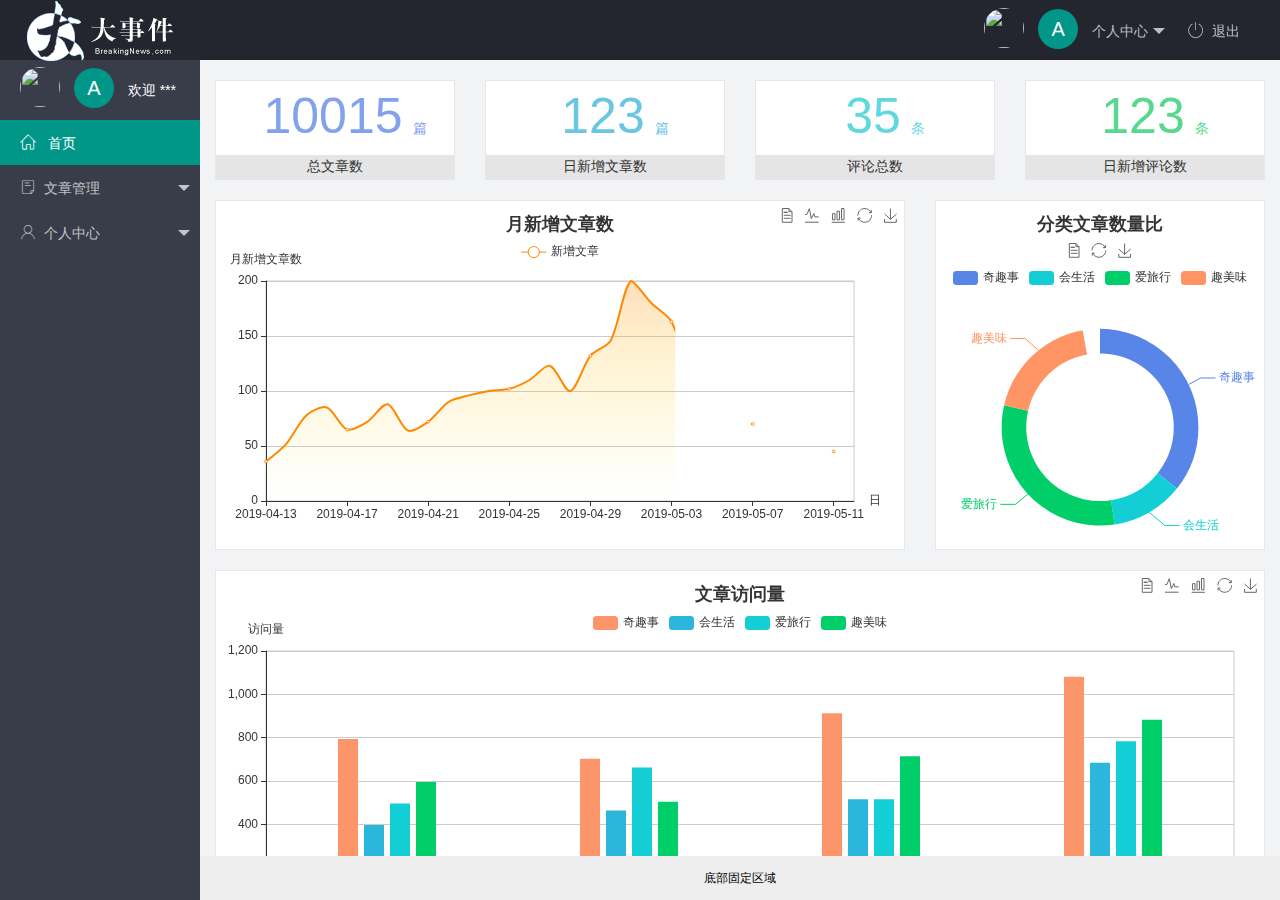
==== commit a6c9c9a2: "完成了新的功能" ====
--- a/index.html
+++ b/index.html
@@ -26,9 +26,9 @@
               个人中心
             </a>
             <dl class="layui-nav-child">
-              <dd><a href="">基本资料</a></dd>
-              <dd><a href="">更换头像</a></dd>
-              <dd><a href="">重置密码</a></dd>
+              <dd><a href="./user/user_info.html" target='fm'>基本资料</a></dd>
+              <dd><a href="./user/user_avater.html" target="fm">更换头像</a></dd>
+              <dd><a href="./user/user_pwd.html" target="fm">重置密码</a></dd>
             </dl>
           </li>
           <li class="layui-nav-item">
@@ -61,9 +61,9 @@
             <li class="layui-nav-item">
               <a href="javascript:;"><span class="iconfont icon-user"></span>个人中心</a>
               <dl class="layui-nav-child">
-                <dd><a href="javascript:;"><i class="layui-icon layui-icon-app"></i>基本资料</a></dd>
-                <dd><a href="javascript:;"><i class="layui-icon layui-icon-app"></i>更换头像</a></dd>
-                <dd><a href="javascript:;"><i class="layui-icon layui-icon-app"></i>重置密码</a></dd>
+                <dd><a href="./user/user_info.html" target="fm"><i class="layui-icon layui-icon-app"></i>基本资料</a></dd>
+                <dd><a href="./user/user_avater.html" target='fm'><i class="layui-icon layui-icon-app"></i>更换头像</a></dd>
+                <dd><a href="./user/user_pwd.html" target='fm'><i class="layui-icon layui-icon-app"></i>重置密码</a></dd>
               </dl>
             </li>
           </ul>
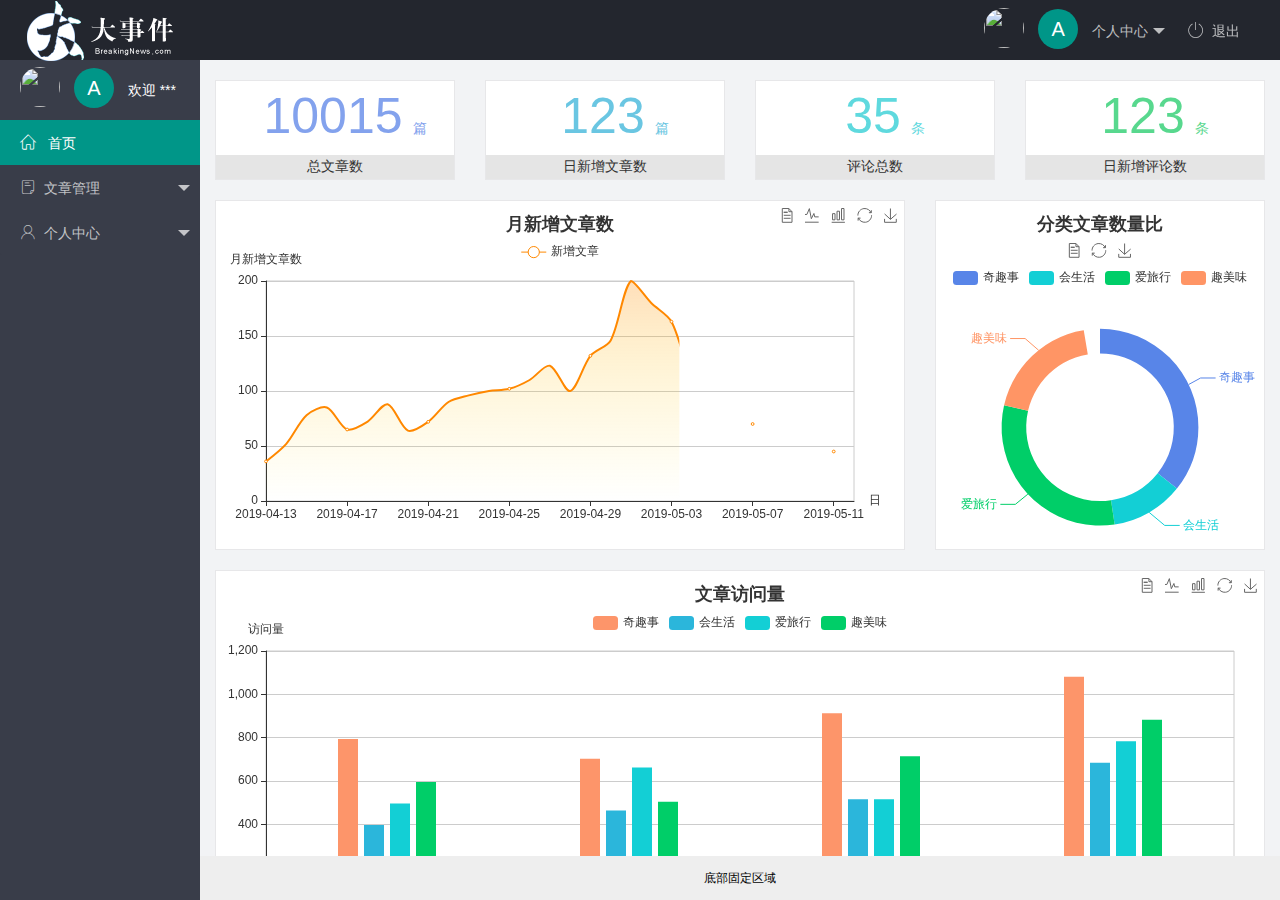
==== commit d6999a48: "更新了数据" ====
--- a/index.html
+++ b/index.html
@@ -26,9 +26,15 @@
               个人中心
             </a>
             <dl class="layui-nav-child">
+<<<<<<< HEAD
+              <dd><a href="">基本资料</a></dd>
+              <dd><a href="">更换头像</a></dd>
+              <dd><a href="">重置密码</a></dd>
+=======
               <dd><a href="./user/user_info.html" target='fm'>基本资料</a></dd>
               <dd><a href="./user/user_avater.html" target="fm">更换头像</a></dd>
               <dd><a href="./user/user_pwd.html" target="fm">重置密码</a></dd>
+>>>>>>> user
             </dl>
           </li>
           <li class="layui-nav-item">
@@ -61,9 +67,15 @@
             <li class="layui-nav-item">
               <a href="javascript:;"><span class="iconfont icon-user"></span>个人中心</a>
               <dl class="layui-nav-child">
+<<<<<<< HEAD
+                <dd><a href="javascript:;"><i class="layui-icon layui-icon-app"></i>基本资料</a></dd>
+                <dd><a href="javascript:;"><i class="layui-icon layui-icon-app"></i>更换头像</a></dd>
+                <dd><a href="javascript:;"><i class="layui-icon layui-icon-app"></i>重置密码</a></dd>
+=======
                 <dd><a href="./user/user_info.html" target="fm"><i class="layui-icon layui-icon-app"></i>基本资料</a></dd>
                 <dd><a href="./user/user_avater.html" target='fm'><i class="layui-icon layui-icon-app"></i>更换头像</a></dd>
                 <dd><a href="./user/user_pwd.html" target='fm'><i class="layui-icon layui-icon-app"></i>重置密码</a></dd>
+>>>>>>> user
               </dl>
             </li>
           </ul>
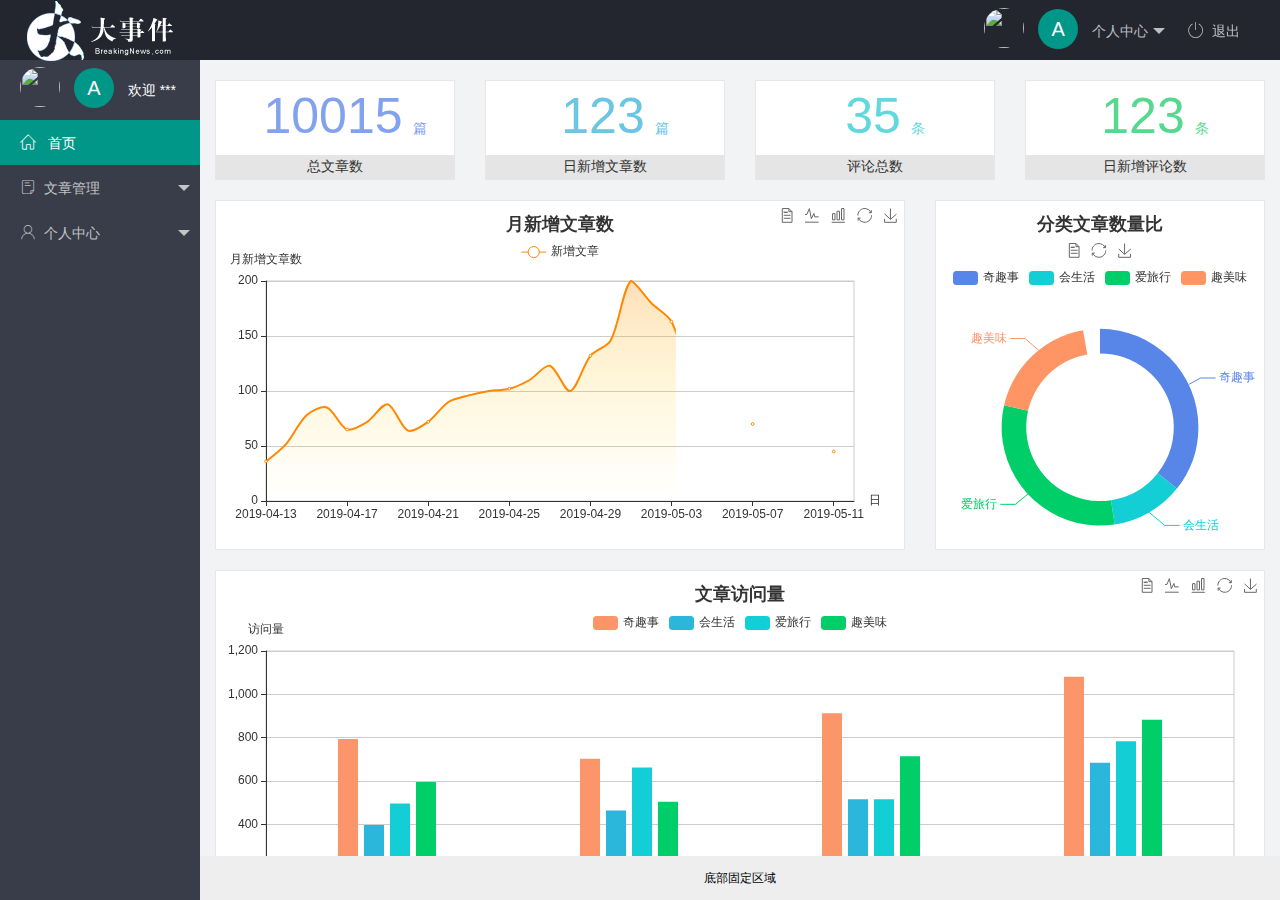
==== commit 015a50d2: "更新了库" ====
--- a/index.html
+++ b/index.html
@@ -26,15 +26,9 @@
               个人中心
             </a>
             <dl class="layui-nav-child">
-<<<<<<< HEAD
               <dd><a href="">基本资料</a></dd>
               <dd><a href="">更换头像</a></dd>
               <dd><a href="">重置密码</a></dd>
-=======
-              <dd><a href="./user/user_info.html" target='fm'>基本资料</a></dd>
-              <dd><a href="./user/user_avater.html" target="fm">更换头像</a></dd>
-              <dd><a href="./user/user_pwd.html" target="fm">重置密码</a></dd>
->>>>>>> user
             </dl>
           </li>
           <li class="layui-nav-item">
@@ -67,15 +61,9 @@
             <li class="layui-nav-item">
               <a href="javascript:;"><span class="iconfont icon-user"></span>个人中心</a>
               <dl class="layui-nav-child">
-<<<<<<< HEAD
-                <dd><a href="javascript:;"><i class="layui-icon layui-icon-app"></i>基本资料</a></dd>
-                <dd><a href="javascript:;"><i class="layui-icon layui-icon-app"></i>更换头像</a></dd>
-                <dd><a href="javascript:;"><i class="layui-icon layui-icon-app"></i>重置密码</a></dd>
-=======
-                <dd><a href="./user/user_info.html" target="fm"><i class="layui-icon layui-icon-app"></i>基本资料</a></dd>
-                <dd><a href="./user/user_avater.html" target='fm'><i class="layui-icon layui-icon-app"></i>更换头像</a></dd>
-                <dd><a href="./user/user_pwd.html" target='fm'><i class="layui-icon layui-icon-app"></i>重置密码</a></dd>
->>>>>>> user
+                <dd><a href="./user/user_info.html" target='fm'><i class="layui-icon layui-icon-app"></i>基本资料</a></dd>
+                <dd><a href="./user/user_avatar.html" target="fm"><i class="layui-icon layui-icon-app"></i>更换头像</a></dd>
+                <dd><a href="./user/user_pwd.html" target="fm"><i class="layui-icon layui-icon-app"></i>重置密码</a></dd>
               </dl>
             </li>
           </ul>
